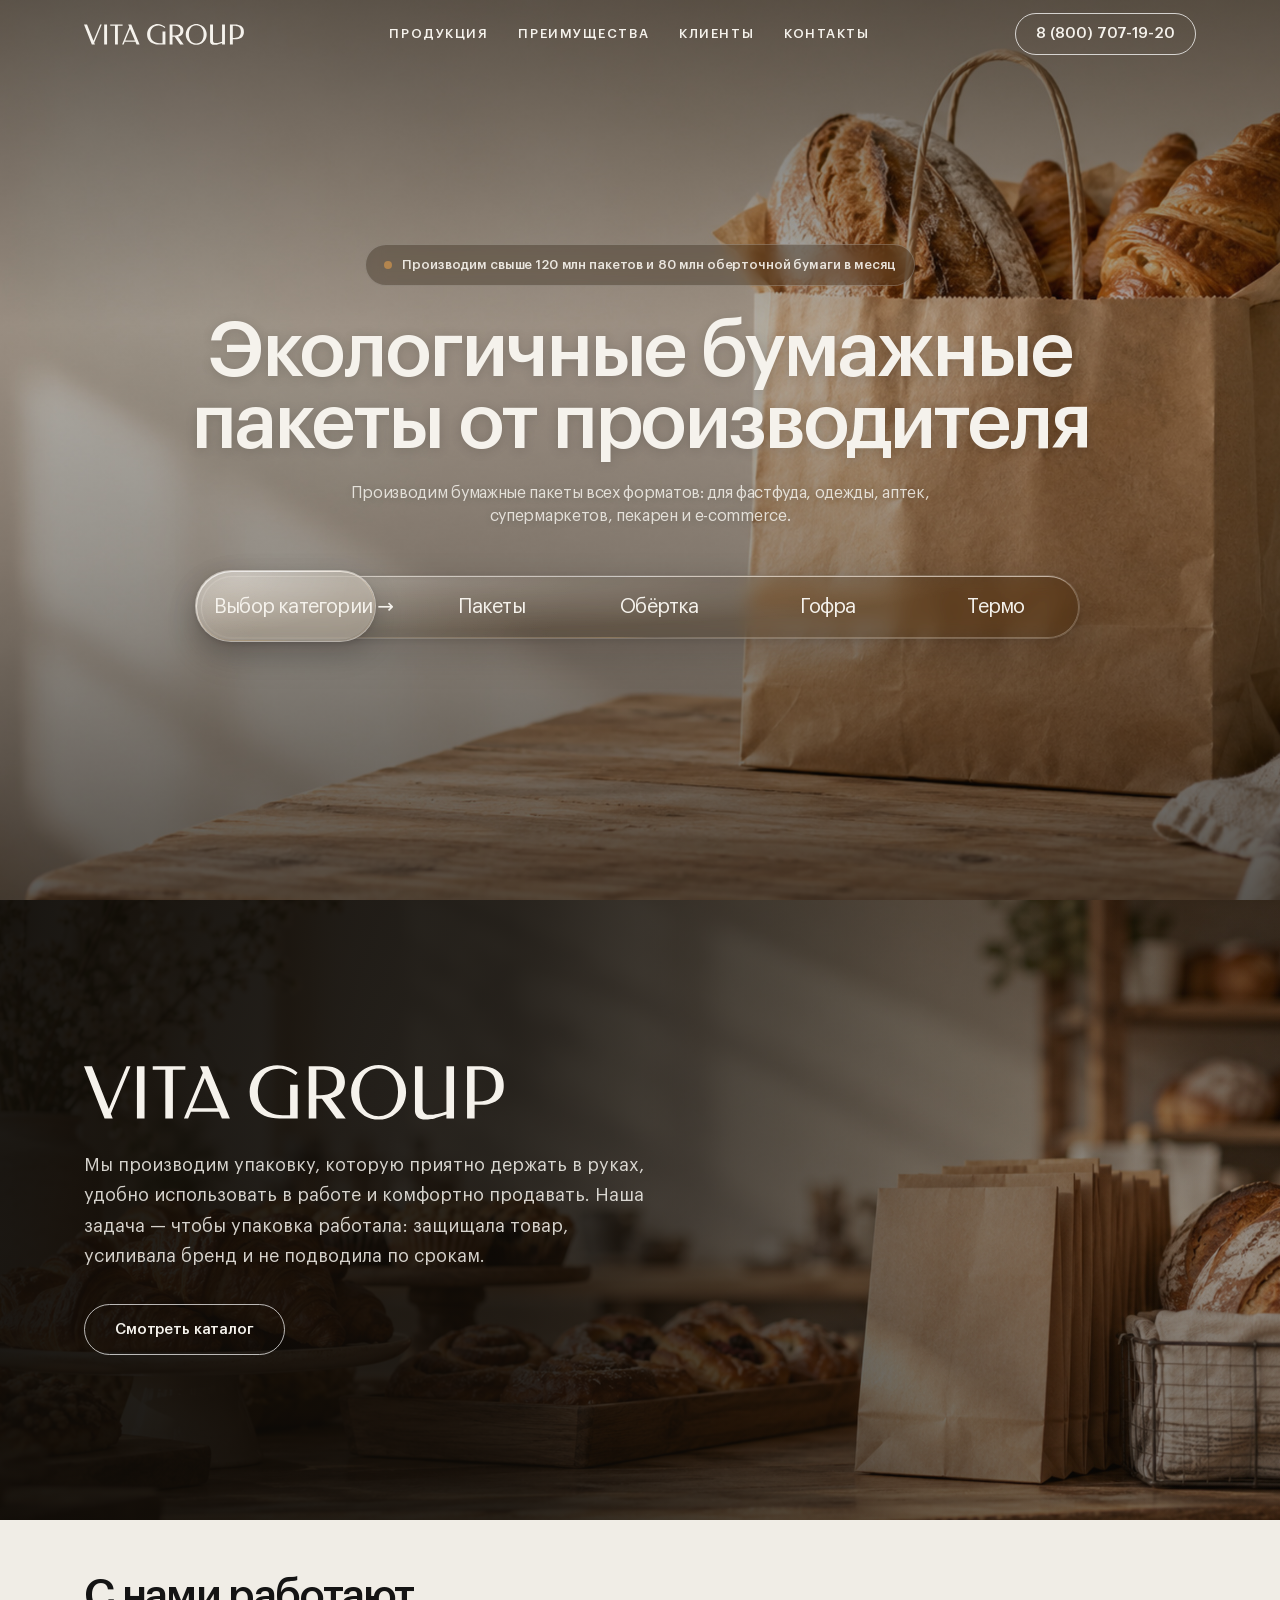
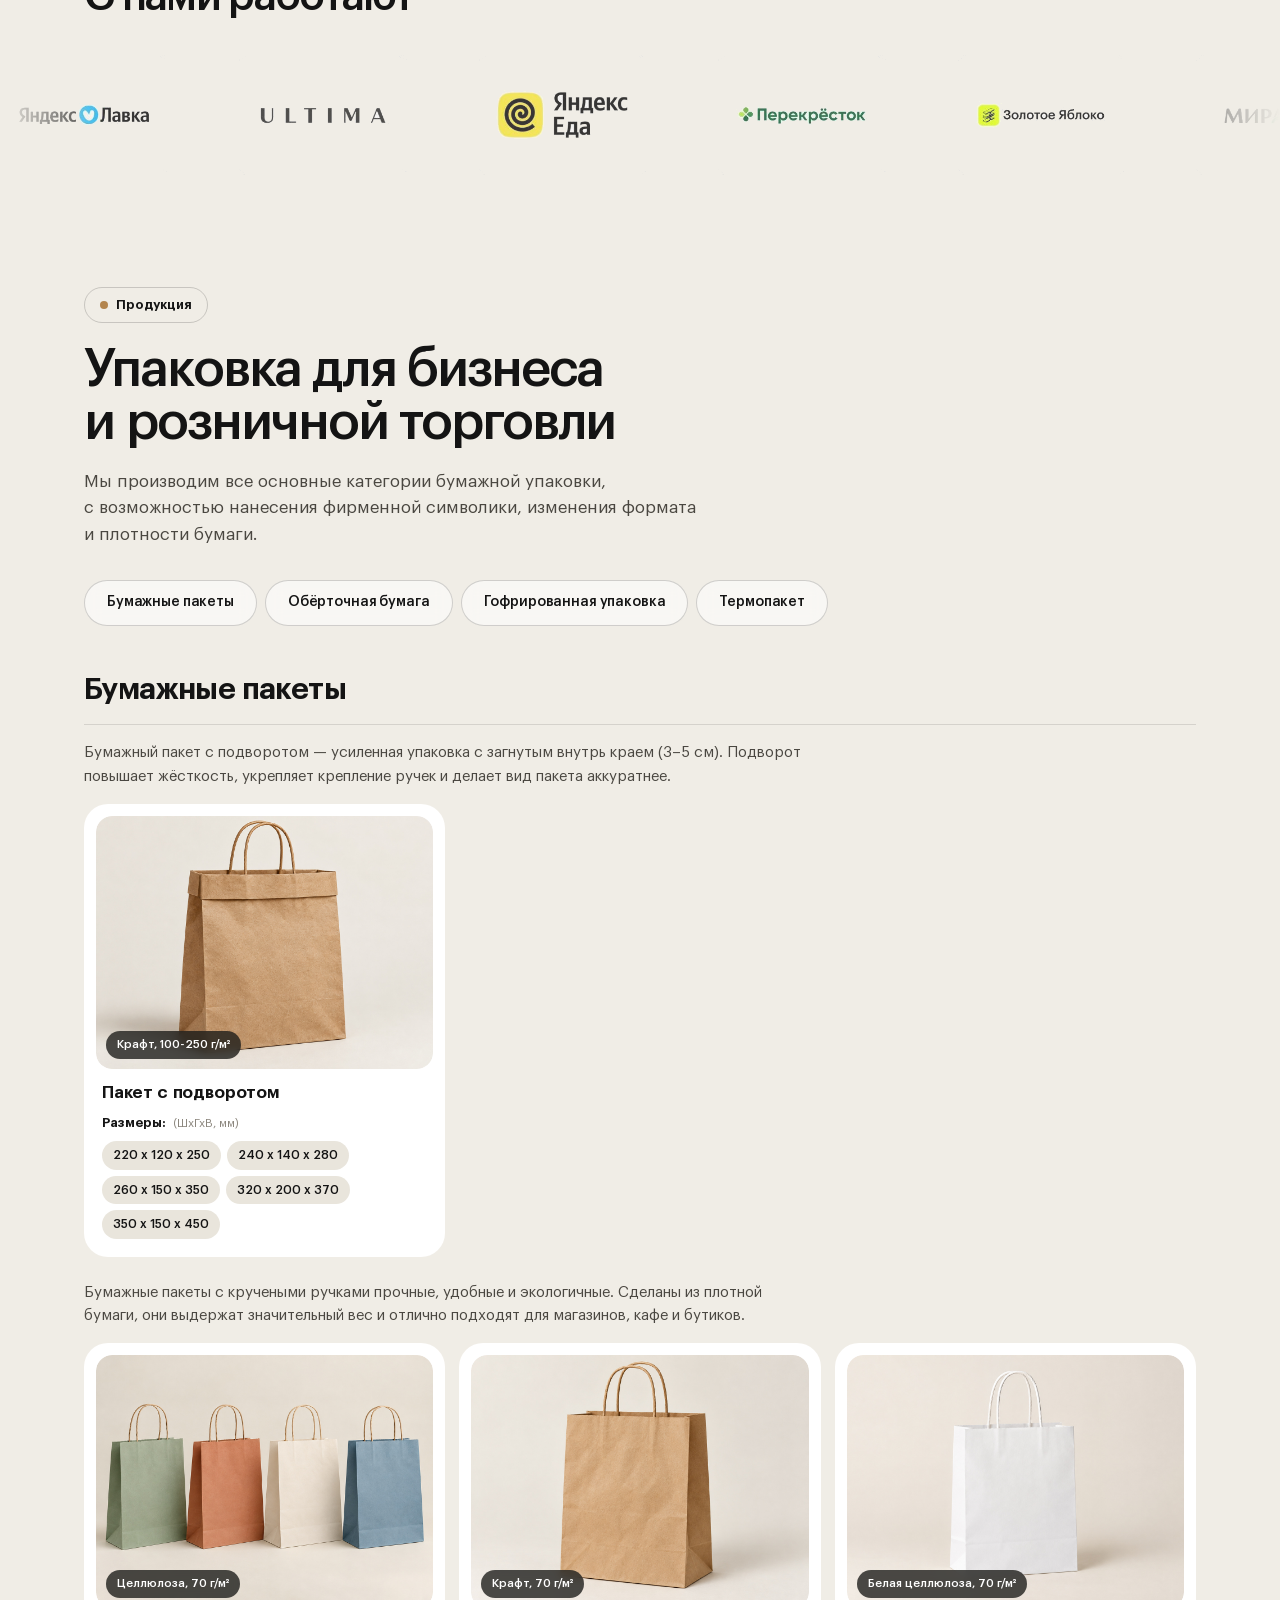
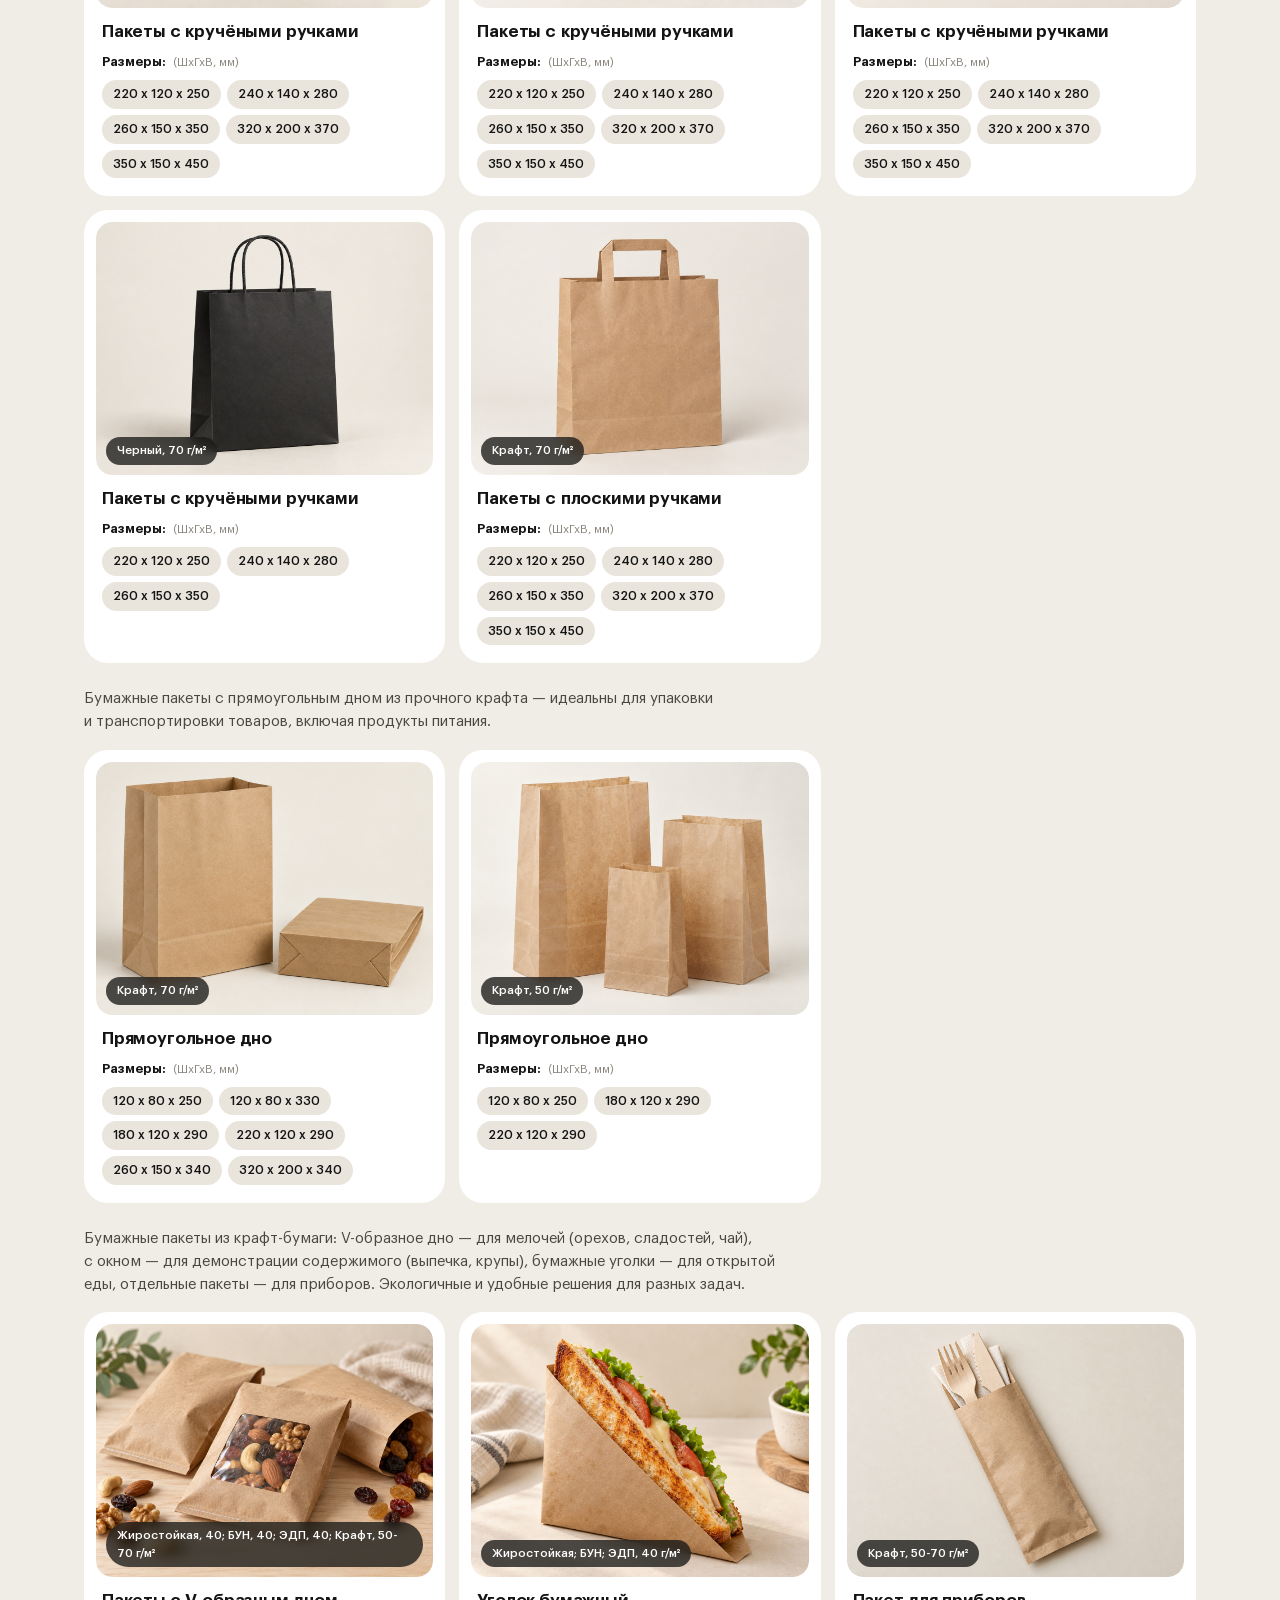
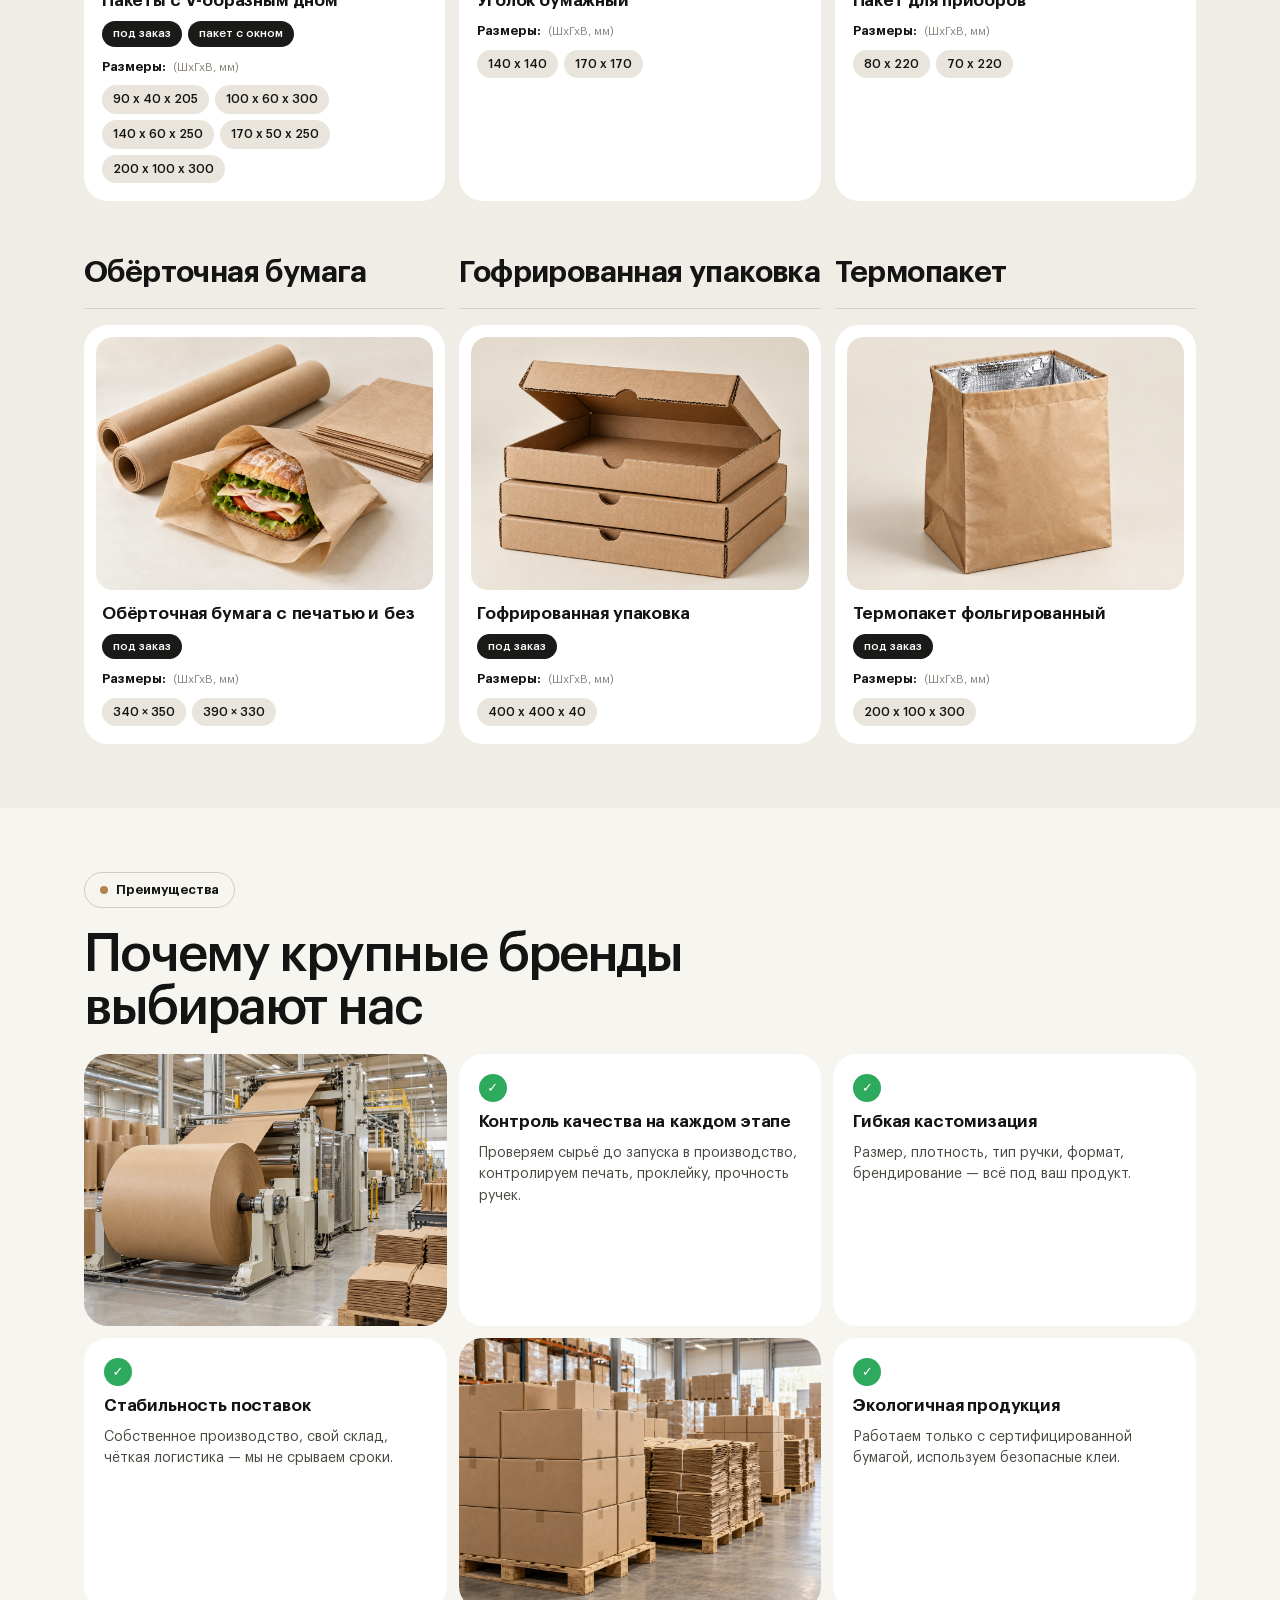
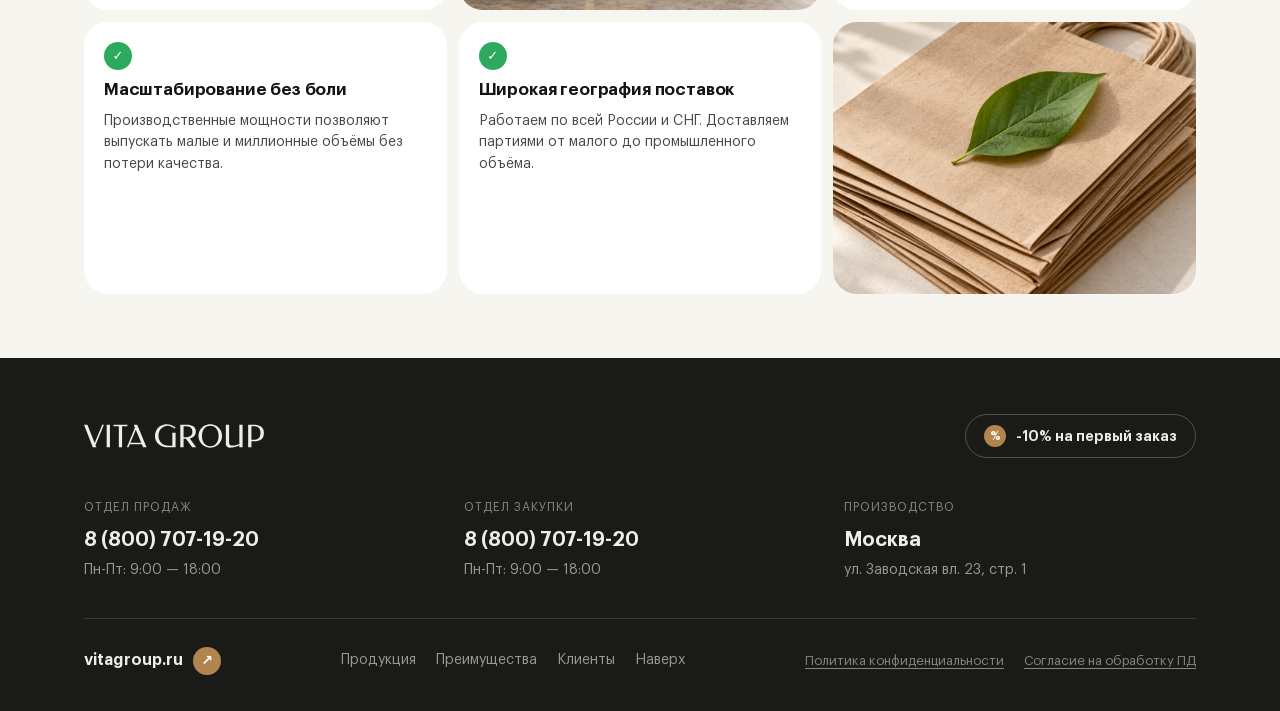
==== index.html @ d29f1a49 "Лендинг-каталог VITA GROUP для GitHub Pages Статичный одностраничный сайт из PDF-каталога: тёмная he" ====
<!DOCTYPE html>
<html lang="ru">
<head>
  <meta charset="UTF-8">
  <meta name="viewport" content="width=device-width, initial-scale=1.0">
  <title>VITA GROUP — Каталог бумажной упаковки от производителя</title>
  <meta name="description" content="Экологичные бумажные пакеты от производителя: пакеты с кручёными и плоскими ручками, обёрточная бумага, гофрированная упаковка, термопакеты. Производим свыше 120 млн пакетов в месяц.">
  <link rel="preload" href="fonts/GraphikLCG-Regular.woff2" as="font" type="font/woff2" crossorigin>
  <link rel="preload" href="fonts/GraphikLCG-Semibold.woff2" as="font" type="font/woff2" crossorigin>
  <link rel="stylesheet" href="css/style.css?v=18">
  <noscript>
    <style>
      /* Без JS шапка статична и с фоном, контроллер сцены скрыт */
      .header { position: static; background: var(--bg); color: #141414; }
      .controller, .stage__go { display: none; }
    </style>
  </noscript>
</head>
<body id="top">

  <!-- ======================= ШАПКА ======================= -->
  <header class="header" id="header">
    <div class="container header__inner">
      <a href="#top" class="logo" aria-label="VITA GROUP — на главную">
        <svg class="logo__svg" viewBox="0 0 130 17" fill="none" xmlns="http://www.w3.org/2000/svg" role="img" aria-hidden="true"><path id="logo-path" d="M0 0.402791H2.46408L7.7029 13.6078L13.1667 0.402791H14.3773L8.29213 15.1211L8.89208 16.5906H6.36372L0 0.402791ZM18.7377 16.5906H16.3807V0.402791H18.7377V16.5906ZM31.3687 0.402791V1.46965H27.5119V16.5906H25.1657V1.46965H21.2767V0.402791H31.3687ZM45.1568 16.5906H42.682L41.8035 14.4896H33.0935L32.2364 16.5906H30.9401L36.7789 2.48207L35.9218 0.402791H38.4287L45.1568 16.5906ZM33.5327 13.4228H41.3643L37.4109 4.01703L33.5327 13.4228ZM53.8131 8.29533C53.8131 9.39122 53.9881 10.3855 54.3381 11.2782C54.6952 12.1636 55.2023 12.922 55.8594 13.5534C56.5164 14.1848 57.3164 14.671 58.2592 15.0121C59.2091 15.3532 60.2732 15.5238 61.4517 15.5238H63.7979V6.10719H66.1442V16.5906H60.4876C59.6376 16.5906 58.8198 16.5145 58.0342 16.3621C57.2485 16.2096 56.5128 15.9811 55.8272 15.6762C55.1415 15.3713 54.5202 14.9904 53.9632 14.5332C53.406 14.076 52.9276 13.5389 52.5275 12.922C52.1275 12.3051 51.8169 11.612 51.5955 10.8427C51.3813 10.0734 51.274 9.2243 51.274 8.29533C51.274 7.51878 51.374 6.77489 51.5741 6.06365C51.7811 5.35242 52.0669 4.69199 52.4311 4.08235C52.8025 3.47272 53.2453 2.92114 53.7595 2.42764C54.2809 1.93413 54.8559 1.5132 55.4844 1.16483C56.1201 0.809213 56.8022 0.537056 57.5306 0.348361C58.2592 0.159665 59.0199 0.0653176 59.8126 0.0653176C61.0482 0.0653176 62.1981 0.272156 63.2623 0.685836C64.3265 1.09951 65.2693 1.6656 66.0906 2.3841L65.4907 3.18967C65.1621 2.90664 64.7979 2.64173 64.3979 2.39498C64.0051 2.14823 63.5837 1.93413 63.1338 1.75269C62.6909 1.57125 62.2302 1.42973 61.7516 1.32812C61.2732 1.22652 60.791 1.17572 60.3055 1.17572C59.2984 1.18297 58.3948 1.36804 57.5949 1.73092C56.7951 2.08654 56.113 2.58368 55.5487 3.22234C54.9916 3.85373 54.5631 4.60126 54.2631 5.46491C53.9632 6.32856 53.8131 7.27203 53.8131 8.29533ZM74.5649 0.402791C75.472 0.402791 76.254 0.486253 76.911 0.653176C77.5753 0.812841 78.136 1.02694 78.5931 1.29547C79.0573 1.564 79.4288 1.87244 79.7073 2.2208C79.9929 2.56916 80.2108 2.9284 80.3608 3.29854C80.5179 3.66867 80.6215 4.03881 80.6714 4.40894C80.7286 4.77182 80.7571 5.10929 80.7571 5.42136C80.7571 5.82052 80.693 6.26687 80.5643 6.76037C80.443 7.25389 80.218 7.73288 79.8894 8.19736C79.568 8.66185 79.1252 9.08278 78.561 9.46017C77.9967 9.83031 77.279 10.0952 76.4076 10.2549L81.0143 16.5906H78.1432L73.6435 10.4182H71.908V16.5906H69.5618V0.402791H74.5649ZM71.908 1.46965V9.34041H73.2472C74.0114 9.34041 74.7006 9.27148 75.3148 9.13358C75.9362 8.98843 76.4647 8.75982 76.9003 8.44775C77.3431 8.12841 77.6824 7.71836 77.9181 7.2176C78.1539 6.70957 78.2717 6.09631 78.2717 5.37782C78.2717 4.56497 78.1289 3.90454 77.8431 3.39652C77.5575 2.88124 77.1789 2.48207 76.7075 2.19902C76.2434 1.91598 75.7111 1.72366 75.1112 1.62205C74.5113 1.52045 73.897 1.46965 73.2686 1.46965H71.908ZM91.2027 16.9064C90.4171 16.9064 89.66 16.8048 88.9315 16.6016C88.2101 16.3983 87.5315 16.1153 86.8959 15.7525C86.2675 15.3824 85.6925 14.9397 85.1711 14.4244C84.6569 13.909 84.2141 13.3393 83.8426 12.7152C83.4712 12.0838 83.182 11.4088 82.9748 10.6903C82.7749 9.96456 82.6749 9.20979 82.6749 8.42598C82.6749 7.65667 82.7749 6.91278 82.9748 6.19428C83.182 5.4758 83.4712 4.80448 83.8426 4.18033C84.2141 3.55618 84.6569 2.98647 85.1711 2.47119C85.6925 1.95591 86.2675 1.51682 86.8959 1.15394C87.5315 0.791069 88.2101 0.508025 88.9315 0.304816C89.66 0.101605 90.4171 0 91.2027 0C91.9812 0 92.7311 0.101605 93.4524 0.304816C94.1739 0.500768 94.8488 0.783811 95.4773 1.15394C96.1058 1.51682 96.6772 1.95591 97.1915 2.47119C97.7128 2.98647 98.1556 3.55618 98.52 4.18033C98.8913 4.80448 99.177 5.4758 99.377 6.19428C99.5841 6.91278 99.6876 7.65667 99.6876 8.42598C99.6876 9.20979 99.5841 9.96456 99.377 10.6903C99.177 11.4088 98.8913 12.0838 98.52 12.7152C98.1556 13.3393 97.7128 13.909 97.1915 14.4244C96.6772 14.9397 96.1058 15.3824 95.4773 15.7525C94.8488 16.1153 94.1739 16.3983 93.4524 16.6016C92.7311 16.8048 91.9812 16.9064 91.2027 16.9064ZM91.2027 15.8504C92.174 15.8504 93.031 15.6581 93.7739 15.2734C94.5238 14.8888 95.1523 14.3626 95.6594 13.6949C96.1665 13.0272 96.5486 12.2434 96.8058 11.3435C97.0701 10.4363 97.2021 9.4638 97.2021 8.42598C97.2021 7.3954 97.0737 6.43015 96.8165 5.53023C96.5594 4.6303 96.1772 3.85011 95.6701 3.18967C95.1701 2.52924 94.5452 2.01033 93.7953 1.63295C93.0454 1.24829 92.1812 1.05597 91.2027 1.05597C90.21 1.05597 89.3385 1.24829 88.5887 1.63295C87.8459 2.01033 87.2209 2.52924 86.7138 3.18967C86.2139 3.85011 85.8354 4.6303 85.5781 5.53023C85.3283 6.43015 85.2032 7.3954 85.2032 8.42598C85.2032 9.4638 85.3318 10.4363 85.589 11.3435C85.8461 12.2434 86.2246 13.0272 86.7245 13.6949C87.2316 14.3626 87.8601 14.8888 88.6101 15.2734C89.36 15.6581 90.2242 15.8504 91.2027 15.8504ZM112.19 0.402791H114.536V16.5906H112.19V15.317L109.576 16.2096C109.219 16.3331 108.858 16.4383 108.494 16.5254C108.13 16.6125 107.776 16.6851 107.433 16.743C107.091 16.8012 106.766 16.841 106.458 16.8629C106.151 16.8919 105.88 16.9064 105.644 16.9064C105.137 16.9064 104.705 16.8483 104.348 16.7322C103.991 16.6234 103.694 16.4818 103.459 16.3076C103.223 16.1262 103.037 15.9266 102.902 15.7088C102.766 15.4912 102.662 15.2806 102.591 15.0775C102.527 14.8743 102.484 14.6893 102.462 14.5223C102.448 14.3481 102.441 14.2211 102.441 14.1412V0.402791H104.798V13.205C104.798 13.3429 104.812 13.5389 104.841 13.7929C104.869 14.0396 104.952 14.2864 105.087 14.5332C105.223 14.7727 105.434 14.9831 105.719 15.1646C106.005 15.346 106.405 15.4367 106.919 15.4367C107.341 15.4367 107.751 15.415 108.151 15.3713C108.551 15.3279 108.958 15.2625 109.373 15.1754C109.794 15.0883 110.233 14.9795 110.69 14.8488C111.147 14.711 111.647 14.5477 112.19 14.359V0.402791ZM120.911 12.3341V16.5906H118.565V0.402791H122.55C123.671 0.402791 124.632 0.500768 125.432 0.696721C126.232 0.885417 126.903 1.13943 127.446 1.45877C127.989 1.77809 128.424 2.14823 128.753 2.56916C129.081 2.98283 129.331 3.41466 129.503 3.86463C129.674 4.30734 129.785 4.75367 129.835 5.20364C129.892 5.64634 129.921 6.06003 129.921 6.44467C129.921 6.82206 129.889 7.23211 129.824 7.67482C129.767 8.11027 129.646 8.54572 129.46 8.98117C129.281 9.41662 129.024 9.83757 128.689 10.244C128.36 10.6431 127.921 10.9988 127.371 11.3108C126.828 11.6229 126.16 11.8733 125.368 12.062C124.582 12.2434 123.643 12.3341 122.55 12.3341H120.911ZM120.911 1.46965V11.2673H122.229C123.021 11.2673 123.739 11.1766 124.382 10.9951C125.025 10.8137 125.571 10.5234 126.021 10.1242C126.478 9.72507 126.828 9.21704 127.071 8.60016C127.314 7.97601 127.435 7.22122 127.435 6.33582C127.435 5.66086 127.371 5.07299 127.242 4.57223C127.121 4.06421 126.946 3.63238 126.717 3.27676C126.489 2.9139 126.214 2.61633 125.893 2.3841C125.578 2.15185 125.228 1.96679 124.843 1.82889C124.464 1.691 124.057 1.59665 123.621 1.54586C123.186 1.49505 122.736 1.46965 122.271 1.46965H120.911Z" fill="currentColor"/></svg>
      </a>
      <nav class="nav" aria-label="Основное меню">
        <a href="#products" class="nav__link">Продукция</a>
        <a href="#advantages" class="nav__link">Преимущества</a>
        <a href="#clients" class="nav__link">Клиенты</a>
        <a href="#contacts" class="nav__link">Контакты</a>
      </nav>
      <a href="tel:88007071920" class="header__phone">8 (800) 707-19-20</a>
      <button class="burger" id="burger" type="button" aria-label="Открыть меню" aria-expanded="false" aria-controls="mmenu">
        <span></span><span></span><span></span>
      </button>
    </div>
  </header>

  <!-- ================== МОБИЛЬНОЕ МЕНЮ-ОВЕРЛЕЙ ================== -->
  <div class="mmenu" id="mmenu" aria-hidden="true">
    <div class="mmenu__panel">
      <div class="mmenu__close-row">
        <button class="mmenu__close" id="mmenu-close" type="button" aria-label="Закрыть меню">✕</button>
      </div>
      <nav class="mmenu__links" aria-label="Мобильное меню">
        <a href="#products">Продукция</a>
        <a href="#advantages">Преимущества</a>
        <a href="#clients">Клиенты</a>
        <a href="#contacts">Контакты</a>
      </nav>
      <div class="mmenu__footer">
        <a href="tel:88007071920">8 (800) 707-19-20</a>
        <a href="https://vitagroup.ru" rel="noopener">vitagroup.ru</a>
      </div>
    </div>
  </div>

  <main>

    <!-- ======================= СЦЕНА =======================
         По обновлённому «промт анимация.docx» (LTX world model),
         адаптировано под наш контент: слои-фото категорий вместо
         видео с R2, крафтовая гамма вместо циана, Graphik вместо
         Manrope. Стеклянный контроллер переключает категории:
         клик прячет заголовок, меняет фото и сворачивает капсулу;
         «Сброс» возвращает базовый кадр. Клик-driven, hover
         только двигает капсулу подсветки. -->
    <section class="stage" id="hero" aria-label="Главный экран">
      <img class="stage__media is-on" src="img/hero-1.jpg" alt="Крафт-пакет с выпечкой на столе" data-layer="base">
      <img class="stage__media" src="img/bag-twisted-kraft.jpg" alt="" aria-hidden="true" data-layer="bags">
      <img class="stage__media" src="img/wrap-paper.jpg" alt="" aria-hidden="true" data-layer="wrap">
      <img class="stage__media" src="img/gofra.jpg" alt="" aria-hidden="true" data-layer="gofra">
      <img class="stage__media" src="img/termo.jpg" alt="" aria-hidden="true" data-layer="termo">
      <div class="stage__grade" aria-hidden="true"></div>
      <div class="stage__inner">
        <p class="stage__stat">
          <span class="dot" aria-hidden="true"></span>
          Производим свыше 120&nbsp;млн пакетов и&nbsp;80&nbsp;млн оберточной бумаги в&nbsp;месяц
        </p>
        <h1 class="stage__title" id="stage-title">
          <span>Экологичные</span> <span>бумажные</span> <span>пакеты</span> <span>от</span> <span>производителя</span>
        </h1>
        <p class="stage__subtitle">Производим бумажные пакеты всех форматов: для&nbsp;фастфуда, одежды, аптек, супермаркетов, пекарен и&nbsp;e-commerce.</p>
        <div class="controller" id="controller" role="group" aria-label="Выбор категории продукции">
          <div class="track glass" aria-hidden="true"></div>
          <div class="capsule glass" aria-hidden="true"></div>
          <div class="cells" id="cells">
            <div class="cell cell--label" aria-hidden="true">Выбор категории&nbsp;→</div>
            <button class="cell" type="button" data-cat="bags" data-label="Пакеты">Пакеты</button>
            <button class="cell" type="button" data-cat="wrap" data-label="Обёртка">Обёртка</button>
            <button class="cell" type="button" data-cat="gofra" data-label="Гофра">Гофра</button>
            <button class="cell" type="button" data-cat="termo" data-label="Термо">Термо</button>
          </div>
        </div>
        <a class="stage__go" id="stage-go" href="#bags">Смотреть в&nbsp;каталоге&nbsp;↓</a>
        <p class="visually-hidden" id="stage-live" aria-live="polite"></p>
      </div>
    </section>

    <!-- ======================= О КОМПАНИИ ======================= -->
    <section class="about" id="about" aria-label="О компании">
      <img class="about__bg" src="img/hero-6.jpg" alt="Витрина пекарни со свежей выпечкой и бумажными пакетами" loading="lazy">
      <div class="about__scrim" aria-hidden="true"></div>
      <div class="container about__inner">
        <h2 class="about__title">
          <span class="visually-hidden">VITA GROUP</span>
          <svg class="about__logo" viewBox="0 0 130 17" fill="none" xmlns="http://www.w3.org/2000/svg" role="img" aria-hidden="true"><use href="#logo-path"/></svg>
        </h2>
        <p class="about__text">Мы производим упаковку, которую приятно держать в&nbsp;руках, удобно использовать в&nbsp;работе и&nbsp;комфортно продавать. Наша задача&nbsp;— чтобы упаковка работала: защищала товар, усиливала бренд и&nbsp;не&nbsp;подводила по&nbsp;срокам.</p>
        <div class="about__cta">
          <a class="btn-pill btn-pill--light" href="#products">Смотреть каталог</a>
        </div>
      </div>
    </section>

    <!-- ======================= КЛИЕНТЫ (карусель) ======================= -->
    <section class="clients-strip" id="clients">
      <div class="container">
        <h2 class="clients-strip__title">С нами работают</h2>
      </div>
      <div class="marquee" aria-label="Логотипы клиентов">
        <div class="marquee__track">
          <ul class="marquee__group">
            <li><img src="img/client-yandex-lavka.png" alt="Яндекс Лавка"></li>
            <li><img src="img/client-ultima.png" alt="Ultima"></li>
            <li><img src="img/client-yandex-eda.png" alt="Яндекс Еда"></li>
            <li><img src="img/client-perekrestok.png" alt="Перекрёсток"></li>
            <li><img src="img/client-zolotoe-yabloko.png" alt="Золотое Яблоко"></li>
            <li><img src="img/client-miratorg.png" alt="Мираторг"></li>
            <li><img src="img/client-magnit.png" alt="Магнит"></li>
            <li><img src="img/client-diksi.png" alt="Дикси"></li>
            <li><img src="img/client-detmir.png" alt="Детский мир"></li>
            <li><img src="img/client-buhanka.png" alt="Буханка пекарня"></li>
            <li><img src="img/client-vkusno.png" alt="Вкусно — и точка"></li>
            <li><img src="img/client-cofix.png" alt="Cofix"></li>
          </ul>
          <ul class="marquee__group" aria-hidden="true">
            <li><img src="img/client-yandex-lavka.png" alt=""></li>
            <li><img src="img/client-ultima.png" alt=""></li>
            <li><img src="img/client-yandex-eda.png" alt=""></li>
            <li><img src="img/client-perekrestok.png" alt=""></li>
            <li><img src="img/client-zolotoe-yabloko.png" alt=""></li>
            <li><img src="img/client-miratorg.png" alt=""></li>
            <li><img src="img/client-magnit.png" alt=""></li>
            <li><img src="img/client-diksi.png" alt=""></li>
            <li><img src="img/client-detmir.png" alt=""></li>
            <li><img src="img/client-buhanka.png" alt=""></li>
            <li><img src="img/client-vkusno.png" alt=""></li>
            <li><img src="img/client-cofix.png" alt=""></li>
          </ul>
        </div>
      </div>
    </section>

    <!-- ======================= ПРОДУКЦИЯ ======================= -->
    <section class="section" id="products">
      <div class="container">
        <p class="label"><span class="dot" aria-hidden="true"></span>Продукция</p>
        <h2 class="section__title">Упаковка для бизнеса и&nbsp;розничной торговли</h2>
        <p class="section__lead">Мы производим все основные категории бумажной упаковки, с&nbsp;возможностью нанесения фирменной символики, изменения формата и&nbsp;плотности бумаги.</p>

        <nav class="tabs" aria-label="Категории продукции">
          <a href="#bags" class="tabs__item">Бумажные пакеты</a>
          <a href="#wrap" class="tabs__item">Обёрточная бумага</a>
          <a href="#gofra" class="tabs__item">Гофрированная упаковка</a>
          <a href="#termo" class="tabs__item">Термопакет</a>
        </nav>

        <!-- ————— Бумажные пакеты ————— -->
        <div id="bags" class="category">
          <h3 class="category__title">Бумажные пакеты</h3>

          <p class="category__desc">Бумажный пакет с&nbsp;подворотом&nbsp;— усиленная упаковка с&nbsp;загнутым внутрь краем (3–5&nbsp;см). Подворот повышает жёсткость, укрепляет крепление ручек и&nbsp;делает вид пакета аккуратнее.</p>

          <div class="products-grid">
            <article class="pcard">
              <figure class="pcard__media">
                <img src="img/bag-podvorot.jpg" alt="Пакет с подворотом — крафт, 100–250 г/м²" loading="lazy">
                <figcaption class="pcard__material">Крафт, 100-250 г/м²</figcaption>
              </figure>
              <h4 class="pcard__title">Пакет с&nbsp;подворотом</h4>
              <p class="pcard__sizes">Размеры: <span class="pcard__unit">(ШхГхВ, мм)</span></p>
              <ul class="chips">
                <li>220 х 120 х 250</li>
                <li>240 х 140 х 280</li>
                <li>260 х 150 х 350</li>
                <li>320 х 200 х 370</li>
                <li>350 х 150 х 450</li>
              </ul>
            </article>
          </div>

          <p class="category__desc">Бумажные пакеты с&nbsp;кручеными ручками прочные, удобные и&nbsp;экологичные. Сделаны из&nbsp;плотной бумаги, они выдержат значительный вес и&nbsp;отлично подходят для магазинов, кафе и&nbsp;бутиков.</p>

          <div class="products-grid">
            <article class="pcard">
              <figure class="pcard__media">
                <img src="img/bag-twisted-cellulose.jpg" alt="Цветные пакеты с кручёными ручками — целлюлоза, 70 г/м²" loading="lazy">
                <figcaption class="pcard__material">Целлюлоза, 70 г/м²</figcaption>
              </figure>
              <h4 class="pcard__title">Пакеты с&nbsp;кручёными ручками</h4>
              <p class="pcard__sizes">Размеры: <span class="pcard__unit">(ШхГхВ, мм)</span></p>
              <ul class="chips">
                <li>220 х 120 х 250</li>
                <li>240 х 140 х 280</li>
                <li>260 х 150 х 350</li>
                <li>320 х 200 х 370</li>
                <li>350 х 150 х 450</li>
              </ul>
            </article>

            <article class="pcard">
              <figure class="pcard__media">
                <img src="img/bag-twisted-kraft.jpg" alt="Пакет с кручёными ручками — крафт, 70 г/м²" loading="lazy">
                <figcaption class="pcard__material">Крафт, 70 г/м²</figcaption>
              </figure>
              <h4 class="pcard__title">Пакеты с&nbsp;кручёными ручками</h4>
              <p class="pcard__sizes">Размеры: <span class="pcard__unit">(ШхГхВ, мм)</span></p>
              <ul class="chips">
                <li>220 х 120 х 250</li>
                <li>240 х 140 х 280</li>
                <li>260 х 150 х 350</li>
                <li>320 х 200 х 370</li>
                <li>350 х 150 х 450</li>
              </ul>
            </article>

            <article class="pcard">
              <figure class="pcard__media">
                <img src="img/bag-twisted-white.jpg" alt="Белый пакет с кручёными ручками — белая целлюлоза, 70 г/м²" loading="lazy">
                <figcaption class="pcard__material">Белая целлюлоза, 70 г/м²</figcaption>
              </figure>
              <h4 class="pcard__title">Пакеты с&nbsp;кручёными ручками</h4>
              <p class="pcard__sizes">Размеры: <span class="pcard__unit">(ШхГхВ, мм)</span></p>
              <ul class="chips">
                <li>220 х 120 х 250</li>
                <li>240 х 140 х 280</li>
                <li>260 х 150 х 350</li>
                <li>320 х 200 х 370</li>
                <li>350 х 150 х 450</li>
              </ul>
            </article>

            <article class="pcard">
              <figure class="pcard__media">
                <img src="img/bag-twisted-black.jpg" alt="Чёрный пакет с кручёными ручками, 70 г/м²" loading="lazy">
                <figcaption class="pcard__material">Черный, 70 г/м²</figcaption>
              </figure>
              <h4 class="pcard__title">Пакеты с&nbsp;кручёными ручками</h4>
              <p class="pcard__sizes">Размеры: <span class="pcard__unit">(ШхГхВ, мм)</span></p>
              <ul class="chips">
                <li>220 х 120 х 250</li>
                <li>240 х 140 х 280</li>
                <li>260 х 150 х 350</li>
              </ul>
            </article>

            <article class="pcard">
              <figure class="pcard__media">
                <img src="img/bag-flat-kraft.jpg" alt="Пакет с плоскими ручками — крафт, 70 г/м²" loading="lazy">
                <figcaption class="pcard__material">Крафт, 70 г/м²</figcaption>
              </figure>
              <h4 class="pcard__title">Пакеты с&nbsp;плоскими ручками</h4>
              <p class="pcard__sizes">Размеры: <span class="pcard__unit">(ШхГхВ, мм)</span></p>
              <ul class="chips">
                <li>220 х 120 х 250</li>
                <li>240 х 140 х 280</li>
                <li>260 х 150 х 350</li>
                <li>320 х 200 х 370</li>
                <li>350 х 150 х 450</li>
              </ul>
            </article>
          </div>

          <p class="category__desc">Бумажные пакеты с&nbsp;прямоугольным дном из&nbsp;прочного крафта&nbsp;— идеальны для упаковки и&nbsp;транспортировки товаров, включая продукты питания.</p>

          <div class="products-grid">
            <article class="pcard">
              <figure class="pcard__media">
                <img src="img/bag-rect-kraft70.jpg" alt="Пакеты с прямоугольным дном — крафт, 70 г/м²" loading="lazy">
                <figcaption class="pcard__material">Крафт, 70 г/м²</figcaption>
              </figure>
              <h4 class="pcard__title">Прямоугольное дно</h4>
              <p class="pcard__sizes">Размеры: <span class="pcard__unit">(ШхГхВ, мм)</span></p>
              <ul class="chips">
                <li>120 х 80 х 250</li>
                <li>120 х 80 х 330</li>
                <li>180 х 120 х 290</li>
                <li>220 х 120 х 290</li>
                <li>260 х 150 х 340</li>
                <li>320 х 200 х 340</li>
              </ul>
            </article>

            <article class="pcard">
              <figure class="pcard__media">
                <img src="img/bag-rect-kraft50.jpg" alt="Пакеты с прямоугольным дном — крафт, 50 г/м²" loading="lazy">
                <figcaption class="pcard__material">Крафт, 50 г/м²</figcaption>
              </figure>
              <h4 class="pcard__title">Прямоугольное дно</h4>
              <p class="pcard__sizes">Размеры: <span class="pcard__unit">(ШхГхВ, мм)</span></p>
              <ul class="chips">
                <li>120 х 80 х 250</li>
                <li>180 х 120 х 290</li>
                <li>220 х 120 х 290</li>
              </ul>
            </article>
          </div>

          <p class="category__desc">Бумажные пакеты из&nbsp;крафт-бумаги: V-образное дно&nbsp;— для мелочей (орехов, сладостей, чай), с&nbsp;окном&nbsp;— для демонстрации содержимого (выпечка, крупы), бумажные уголки&nbsp;— для открытой еды, отдельные пакеты&nbsp;— для приборов. Экологичные и&nbsp;удобные решения для разных задач.</p>

          <div class="products-grid">
            <article class="pcard">
              <figure class="pcard__media">
                <img src="img/bag-vbottom.jpg" alt="Пакет с V-образным дном на деревянной доске" loading="lazy">
                <figcaption class="pcard__material">Жиростойкая, 40; БУН, 40; ЭДП, 40; Крафт, 50-70 г/м²</figcaption>
              </figure>
              <h4 class="pcard__title">Пакеты с&nbsp;V-образным дном</h4>
              <p class="badges">
                <span class="badge">под заказ</span>
                <span class="badge">пакет с окном</span>
              </p>
              <p class="pcard__sizes">Размеры: <span class="pcard__unit">(ШхГхВ, мм)</span></p>
              <ul class="chips">
                <li>90 х 40 х 205</li>
                <li>100 х 60 х 300</li>
                <li>140 х 60 х 250</li>
                <li>170 х 50 х 250</li>
                <li>200 х 100 х 300</li>
              </ul>
            </article>

            <article class="pcard">
              <figure class="pcard__media">
                <img src="img/ugolok.jpg" alt="Бумажный уголок с сэндвичем" loading="lazy">
                <figcaption class="pcard__material">Жиростойкая; БУН; ЭДП, 40 г/м²</figcaption>
              </figure>
              <h4 class="pcard__title">Уголок бумажный</h4>
              <p class="pcard__sizes">Размеры: <span class="pcard__unit">(ШхГхВ, мм)</span></p>
              <ul class="chips">
                <li>140 х 140</li>
                <li>170 х 170</li>
              </ul>
            </article>

            <article class="pcard">
              <figure class="pcard__media">
                <img src="img/bag-cutlery.jpg" alt="Бумажный пакет для столовых приборов" loading="lazy">
                <figcaption class="pcard__material">Крафт, 50-70 г/м²</figcaption>
              </figure>
              <h4 class="pcard__title">Пакет для приборов</h4>
              <p class="pcard__sizes">Размеры: <span class="pcard__unit">(ШхГхВ, мм)</span></p>
              <ul class="chips">
                <li>80 х 220</li>
                <li>70 х 220</li>
              </ul>
            </article>
          </div>
        </div>

        <!-- ————— Обёртка / Гофра / Термопакет — в один ряд ————— -->
        <div class="category-row">
          <div id="wrap" class="category">
            <h3 class="category__title">Обёрточная бумага</h3>
            <div class="products-grid">
              <article class="pcard">
                <figure class="pcard__media">
                  <img src="img/wrap-paper.jpg" alt="Обёрточная бумага с печатью" loading="lazy">
                </figure>
                <h4 class="pcard__title">Обёрточная бумага с&nbsp;печатью и&nbsp;без</h4>
                <p class="badges"><span class="badge">под заказ</span></p>
                <p class="pcard__sizes">Размеры: <span class="pcard__unit">(ШхГхВ, мм)</span></p>
                <ul class="chips">
                  <li>340 × 350</li>
                  <li>390 × 330</li>
                </ul>
              </article>
            </div>
          </div>

          <div id="gofra" class="category">
            <h3 class="category__title">Гофрированная упаковка</h3>
            <div class="products-grid">
              <article class="pcard">
                <figure class="pcard__media">
                  <img src="img/gofra.jpg" alt="Гофрированные коробки для пиццы" loading="lazy">
                </figure>
                <h4 class="pcard__title">Гофрированная упаковка</h4>
                <p class="badges"><span class="badge">под заказ</span></p>
                <p class="pcard__sizes">Размеры: <span class="pcard__unit">(ШхГхВ, мм)</span></p>
                <ul class="chips">
                  <li>400 x 400 x 40</li>
                </ul>
              </article>
            </div>
          </div>

          <div id="termo" class="category">
            <h3 class="category__title">Термопакет</h3>
            <div class="products-grid">
              <article class="pcard">
                <figure class="pcard__media">
                  <img src="img/termo.jpg" alt="Фольгированный термопакет с пиццей" loading="lazy">
                </figure>
                <h4 class="pcard__title">Термопакет фольгированный</h4>
                <p class="badges"><span class="badge">под заказ</span></p>
                <p class="pcard__sizes">Размеры: <span class="pcard__unit">(ШхГхВ, мм)</span></p>
                <ul class="chips">
                  <li>200 x 100 x 300</li>
                </ul>
              </article>
            </div>
          </div>
        </div>

      </div>
    </section>

    <!-- ======================= ПРЕИМУЩЕСТВА ======================= -->
    <section class="section section--white" id="advantages">
      <div class="container">
        <p class="label"><span class="dot" aria-hidden="true"></span>Преимущества</p>
        <h2 class="section__title">Почему крупные бренды выбирают нас</h2>

        <div class="adv-grid">
          <figure class="adv-photo">
            <img src="img/adv-quality.jpg" alt="Производственное помещение VITA GROUP" loading="lazy">
          </figure>
          <article class="adv-card">
            <span class="adv-card__check" aria-hidden="true">✓</span>
            <h3>Контроль качества на&nbsp;каждом этапе</h3>
            <p>Проверяем сырьё до&nbsp;запуска в&nbsp;производство, контролируем печать, проклейку, прочность ручек.</p>
          </article>
          <article class="adv-card">
            <span class="adv-card__check" aria-hidden="true">✓</span>
            <h3>Гибкая кастомизация</h3>
            <p>Размер, плотность, тип ручки, формат, брендирование&nbsp;— всё под ваш продукт.</p>
          </article>
          <article class="adv-card">
            <span class="adv-card__check" aria-hidden="true">✓</span>
            <h3>Стабильность поставок</h3>
            <p>Собственное производство, свой склад, чёткая логистика&nbsp;— мы не&nbsp;срываем сроки.</p>
          </article>
          <figure class="adv-photo">
            <img src="img/adv-geo.jpg" alt="Карта географии поставок" loading="lazy">
          </figure>
          <article class="adv-card">
            <span class="adv-card__check" aria-hidden="true">✓</span>
            <h3>Экологичная продукция</h3>
            <p>Работаем только с&nbsp;сертифицированной бумагой, используем безопасные клеи.</p>
          </article>
          <article class="adv-card">
            <span class="adv-card__check" aria-hidden="true">✓</span>
            <h3>Масштабирование без боли</h3>
            <p>Производственные мощности позволяют выпускать малые и&nbsp;миллионные объёмы без потери качества.</p>
          </article>
          <article class="adv-card">
            <span class="adv-card__check" aria-hidden="true">✓</span>
            <h3>Широкая география поставок</h3>
            <p>Работаем по&nbsp;всей России и&nbsp;СНГ. Доставляем партиями от&nbsp;малого до&nbsp;промышленного объёма.</p>
          </article>
          <figure class="adv-photo">
            <img src="img/adv-eco.jpg" alt="Экологичная крафт-упаковка" loading="lazy">
          </figure>
        </div>
      </div>
    </section>

  </main>

  <!-- ======================= ПОДВАЛ ======================= -->
  <footer class="footer" id="contacts">
    <div class="container">
      <div class="footer__top">
        <a href="#top" class="logo logo--footer" aria-label="VITA GROUP — наверх">
          <svg class="logo__svg logo__svg--footer" viewBox="0 0 130 17" fill="none" xmlns="http://www.w3.org/2000/svg" role="img" aria-hidden="true"><use href="#logo-path"/></svg>
        </a>
        <span class="footer__promo"><span class="footer__promo-icon" aria-hidden="true">%</span>-10% на первый заказ</span>
      </div>
      <div class="footer__cols">
        <div class="footer__col">
          <p class="footer__col-label">Отдел продаж</p>
          <a href="tel:88007071920" class="footer__phone">8 (800) 707-19-20</a>
          <p class="footer__hours">Пн-Пт: 9:00 — 18:00</p>
        </div>
        <div class="footer__col">
          <p class="footer__col-label">Отдел закупки</p>
          <a href="tel:88007071920" class="footer__phone">8 (800) 707-19-20</a>
          <p class="footer__hours">Пн-Пт: 9:00 — 18:00</p>
        </div>
        <div class="footer__col">
          <p class="footer__col-label">Производство</p>
          <p class="footer__address">Москва</p>
          <p class="footer__hours">ул. Заводская вл. 23, стр. 1</p>
        </div>
      </div>
      <div class="footer__bottom">
        <a href="https://vitagroup.ru" class="footer__site" rel="noopener">vitagroup.ru<span class="footer__site-arrow" aria-hidden="true">↗</span></a>
        <nav class="footer__nav" aria-label="Меню в подвале">
          <a href="#products">Продукция</a>
          <a href="#advantages">Преимущества</a>
          <a href="#clients">Клиенты</a>
          <a href="#top">Наверх</a>
        </nav>
        <div class="footer__legal">
          <a href="privacy.html">Политика конфиденциальности</a>
          <a href="consent.html">Согласие на обработку ПД</a>
        </div>
      </div>
    </div>
  </footer>

  <script>
    // Мобильное меню, фон шапки, стеклянный контроллер сцены
    // (по «промт анимация.docx», LTX world model — адаптация:
    // фото-слои вместо видео, поэтому seam-safe плеер не нужен)
    // и блюр-появление заголовков. Позиция скролла опрашивается
    // таймером: событие scroll в некоторых webview не срабатывает.
    (function () {
      var header = document.getElementById('header');

      /* ================= Мобильное меню-оверлей ================= */
      var mmenu = document.getElementById('mmenu');
      var burger = document.getElementById('burger');
      function menuSet(open) {
        mmenu.classList.toggle('is-open', open);
        mmenu.setAttribute('aria-hidden', String(!open));
        burger.setAttribute('aria-expanded', String(open));
        document.body.classList.toggle('menu-open', open);
      }
      burger.addEventListener('click', function () { menuSet(true); });
      document.getElementById('mmenu-close').addEventListener('click', function () { menuSet(false); });
      mmenu.querySelectorAll('.mmenu__links a').forEach(function (a) {
        a.addEventListener('click', function () { menuSet(false); });
      });
      document.addEventListener('keydown', function (e) {
        if (e.key === 'Escape' && mmenu.classList.contains('is-open')) menuSet(false);
      });

      /* ============ Блюр-появление заголовков секций ============
         Опрос позиции в общем таймере вместо IntersectionObserver
         (IO в webview предпросмотра не срабатывает). */
      var reveals = [];
      document.querySelectorAll('.section__title, .clients-strip__title, .about__title').forEach(function (el) {
        el.classList.add('rv');
        reveals.push(el);
      });

      /* ================= Общий таймер: шапка + reveal ================= */
      function tick() {
        header.classList.toggle('is-solid', window.scrollY > 40);
        var vh = window.innerHeight;
        for (var i = reveals.length - 1; i >= 0; i--) {
          if (reveals[i].getBoundingClientRect().top < vh * 0.88) {
            reveals[i].classList.add('rv-in');
            reveals.splice(i, 1);
          }
        }
        setTimeout(tick, 200);
      }
      tick();

      /* ============== Стеклянный контроллер категорий ==============
         base -> forward(категория) -> selected -> Сброс -> base.
         Из выбранного состояния другая категория недоступна —
         сначала Сброс (ветка-к-ветке запрещена промтом). */
      var stage = document.getElementById('hero');
      var controller = document.getElementById('controller');
      var cellsEl = document.getElementById('cells');
      var goLink = document.getElementById('stage-go');
      var live = document.getElementById('stage-live');
      var buttons = Array.prototype.slice.call(cellsEl.querySelectorAll('button.cell'));
      var labelCell = cellsEl.querySelector('.cell--label');
      var layers = {};
      document.querySelectorAll('.stage__media').forEach(function (m) {
        layers[m.getAttribute('data-layer')] = m;
      });
      var catNames = { bags: 'Бумажные пакеты', wrap: 'Обёрточная бумага', gofra: 'Гофрированная упаковка', termo: 'Термопакет' };
      var state = 'base';
      var lock = false;

      /* Позиции капсулы: 0 — подпись, 1–4 — кнопки (краевые с выносом 5px) */
      var POS = [
        ['-5px', 'calc(20% + 5px)'],
        ['20%', '20%'], ['40%', '20%'], ['60%', '20%'],
        ['80%', 'calc(20% + 5px)']
      ];
      function capTo(i) {
        controller.style.setProperty('--cap-left', POS[i][0]);
        controller.style.setProperty('--cap-width', POS[i][1]);
        controller.classList.toggle('is-hot', i > 0);
      }
      buttons.forEach(function (b, i) {
        b.addEventListener('pointerenter', function () { if (state === 'base' && !lock) capTo(i + 1); });
        b.addEventListener('focus', function () { if (state === 'base' && !lock) capTo(i + 1); });
        b.addEventListener('blur', function () {
          if (state === 'base' && !cellsEl.contains(document.activeElement)) capTo(0);
        });
      });
      cellsEl.addEventListener('pointerleave', function () {
        if (state !== 'base' || lock) return;
        /* Курсор ушёл: капсула — к сфокусированной кнопке или к подписи */
        var idx = buttons.indexOf(document.activeElement);
        capTo(idx >= 0 ? idx + 1 : 0);
      });
      /* Подсветка стекла следует за курсором — только custom properties */
      controller.addEventListener('pointermove', function (e) {
        var r = controller.getBoundingClientRect();
        controller.style.setProperty('--glass-x', ((e.clientX - r.left) / r.width * 100).toFixed(1) + '%');
        controller.style.setProperty('--glass-y', ((e.clientY - r.top) / r.height * 100).toFixed(1) + '%');
      });

      function choose(btn) {
        var cat = btn.getAttribute('data-cat');
        state = cat;
        lock = true;
        controller.classList.add('collapsed');
        /* Выбранная подпись едет в центр капсулы (по реальным rect) */
        var cr = controller.getBoundingClientRect();
        var br = btn.getBoundingClientRect();
        var dx = (cr.left + cr.width / 2) - (br.left + br.width / 2);
        var dy = (cr.top + cr.height / 2) - (br.top + br.height / 2);
        btn.style.transform = 'translate(' + dx.toFixed(1) + 'px,' + dy.toFixed(1) + 'px)';
        labelCell.classList.add('is-away');
        buttons.forEach(function (b) {
          if (b !== btn) {
            b.classList.add('is-away');
            b.disabled = true;
            b.setAttribute('aria-hidden', 'true');
            b.setAttribute('tabindex', '-1');
          }
        });
        stage.classList.add('title-hidden');
        layers[cat].classList.add('is-on');
        goLink.href = '#' + cat;
        setTimeout(function () { goLink.classList.add('is-show'); }, 500);
        setTimeout(function () {
          btn.textContent = 'Сброс';
          btn.classList.add('is-reset');
          btn.setAttribute('aria-label', 'Сбросить выбор категории');
          lock = false;
        }, 700);
        live.textContent = 'Выбрана категория: ' + catNames[cat];
      }

      function reset(btn) {
        state = 'base';
        lock = true;
        controller.classList.remove('collapsed');
        btn.classList.remove('is-reset');
        btn.textContent = btn.getAttribute('data-label');
        btn.removeAttribute('aria-label');
        btn.style.transform = '';
        goLink.classList.remove('is-show');
        stage.classList.remove('title-hidden');
        Object.keys(layers).forEach(function (k) {
          if (k !== 'base') layers[k].classList.remove('is-on');
        });
        setTimeout(function () {
          labelCell.classList.remove('is-away');
          buttons.forEach(function (b) {
            b.classList.remove('is-away');
            b.disabled = false;
            b.removeAttribute('aria-hidden');
            b.removeAttribute('tabindex');
          });
          lock = false;
        }, 820);
        live.textContent = 'Возврат к общему виду';
      }

      buttons.forEach(function (b) {
        b.addEventListener('click', function () {
          if (lock) return;
          if (state === 'base') choose(b);
          else if (b.classList.contains('is-reset')) reset(b);
        });
      });
    })();
  </script>
</body>
</html>
---- css/style.css ----
/* ============================================================
   VITA GROUP — каталог продукции (лендинг)
   Палитра и контент воспроизводят PDF-каталог: бежевый фон,
   чёрная типографика, крафтовый песочно-коричневый акцент.
   Шрифт: Graphik LCG — фирменный шрифт vitagroup.ru.
   Стиль — по обновлённому «промт анимация.docx» (LTX world
   model), адаптирован: тёмная кинематографичная сцена-hero
   с фото-слоями категорий вместо видео с R2, крафтовая гамма
   вместо циана, Graphik вместо Manrope. Приёмы промта красной
   нитью: стеклянный контроллер (glass-материал по спецификации,
   капсула-подсветка, хореография сворачивания), плотная
   типографика (letter-spacing -0.04em), пилюльные кнопки
   в духе «Try now», блюр-появление заголовков со stagger,
   easing-токены --retake-ease / --retake-slow-ease.
   ============================================================ */

@font-face {
  font-family: "GraphikLCG";
  font-style: normal;
  font-weight: 400;
  src: url("../fonts/GraphikLCG-Regular.woff2") format("woff2");
  font-display: swap;
}

@font-face {
  font-family: "GraphikLCG";
  font-style: normal;
  font-weight: 500;
  src: url("../fonts/GraphikLCG-Medium.woff2") format("woff2");
  font-display: swap;
}

@font-face {
  font-family: "GraphikLCG";
  font-style: normal;
  font-weight: 600;
  src: url("../fonts/GraphikLCG-Semibold.woff2") format("woff2");
  font-display: swap;
}

:root {
  --bg: #f0ede6;
  --bg-card: #ffffff;
  --bg-chip: #e9e5dc;
  --ink: #141414;
  --ink-soft: #4a4741;
  --ink-mute: #8a857c;
  --accent: #b3854e;        /* крафтовый песочно-коричневый */
  --accent-deep: #96703f;
  --dark: #1a1a18;
  --stage-bg: #0f0d0a;      /* тёплый почти чёрный фон сцены */
  --stage-ink: #f5f2ec;
  --radius-lg: 24px;
  --radius-md: 16px;
  --radius-pill: 999px;
  --ease-out-expo: cubic-bezier(0.16, 1, 0.3, 1);
  /* Easing-токены промта */
  --retake-ease: cubic-bezier(0.22, 1, 0.36, 1);
  --retake-slow-ease: cubic-bezier(0.65, 0, 0.35, 1);
  --font-body: "GraphikLCG", system-ui, -apple-system, Arial, sans-serif;
}

* { margin: 0; padding: 0; box-sizing: border-box; }

html { scroll-behavior: smooth; }

body {
  font-family: var(--font-body);
  background: var(--bg);
  color: var(--ink);
  line-height: 1.55;
  font-size: 17px;
  overflow-x: hidden;
  -webkit-font-smoothing: antialiased;
}

::selection { background: rgba(179, 133, 78, 0.3); }

:focus-visible { outline: 2px solid currentColor; outline-offset: 3px; }

.visually-hidden {
  position: absolute;
  width: 1px;
  height: 1px;
  overflow: hidden;
  clip: rect(0 0 0 0);
  white-space: nowrap;
}

body.menu-open { overflow: hidden; }

img { display: block; max-width: 100%; }

.container {
  max-width: 1160px;
  margin: 0 auto;
  padding: 0 24px;
}

section[id], footer[id], div[id] {
  scroll-margin-top: 84px;
}

/* ============================= ШАПКА =============================
   Fixed поверх тёмной сцены — по умолчанию светлый текст.
   После начала скролла получает бежевый фон (.is-solid). */

.header {
  position: fixed;
  top: 0;
  left: 0;
  right: 0;
  z-index: 50;
  color: var(--stage-ink);
  transition: color 0.5s, background 0.4s, box-shadow 0.4s;
}

.header.is-solid {
  color: var(--ink);
  background: rgba(240, 237, 230, 0.92);
  backdrop-filter: blur(10px);
  -webkit-backdrop-filter: blur(10px);
  box-shadow: 0 1px 0 rgba(20, 20, 20, 0.08);
}

.header__inner {
  display: flex;
  align-items: center;
  justify-content: space-between;
  gap: 24px;
  height: 68px;
}

.logo {
  display: inline-flex;
  align-items: center;
  color: inherit;
  text-decoration: none;
}

.logo__svg {
  width: 160px;
  height: 21px;
  display: block;
}

.nav { display: flex; gap: 2px; }

.nav__link {
  color: inherit;
  text-decoration: none;
  font-size: 13px;
  font-weight: 500;
  text-transform: uppercase;
  letter-spacing: 0.12em;
  padding: 8px 14px;
  border-radius: var(--radius-pill);
  transition: opacity 0.2s;
}

.nav__link:hover { opacity: 0.7; }

/* Телефон — пилюля в духе «Try now» из промта:
   прозрачная, тонкая обводка, по hover заливается */
.header__phone {
  color: inherit;
  text-decoration: none;
  font-weight: 500;
  font-size: 15px;
  white-space: nowrap;
  padding: 8px 20px;
  border-radius: var(--radius-pill);
  border: 1px solid rgba(255, 255, 255, 0.75);
  transition: color 0.3s, background 0.3s, border-color 0.3s;
}

.header__phone:hover {
  background: var(--stage-ink);
  border-color: var(--stage-ink);
  color: var(--stage-bg);
}

.header.is-solid .header__phone { border-color: rgba(20, 20, 20, 0.55); }

.header.is-solid .header__phone:hover {
  background: var(--ink);
  border-color: var(--ink);
  color: var(--bg);
}

/* Входная анимация навбара: после 200ms ссылки по одной,
   translateY(-12px) -> 0, 0.6s, задержка i*80+100ms */

@keyframes nav-in {
  from { opacity: 0; transform: translateY(-12px); }
  to { opacity: 1; transform: translateY(0); }
}

.logo,
.nav__link,
.header__phone,
.burger {
  opacity: 0;
  animation: nav-in 0.6s var(--ease-out-expo) forwards;
}

.logo   { animation-delay: 0.3s; }
.burger { animation-delay: 0.3s; }
.nav__link:nth-child(1) { animation-delay: 0.38s; }
.nav__link:nth-child(2) { animation-delay: 0.46s; }
.nav__link:nth-child(3) { animation-delay: 0.54s; }
.nav__link:nth-child(4) { animation-delay: 0.62s; }
.header__phone { animation-delay: 0.7s; }

/* Гамбургер: 3 бара 24/24/16 x 2, gap 5, цвет наследует шапку */

.burger {
  display: none;
  flex-direction: column;
  gap: 5px;
  background: none;
  border: 0;
  padding: 8px;
  cursor: pointer;
  color: inherit;
}

.burger span {
  display: block;
  width: 24px;
  height: 2px;
  background: currentColor;
  transition: background 0.5s;
}

.burger span:nth-child(3) { width: 16px; }

/* ================== МОБИЛЬНОЕ МЕНЮ-ОВЕРЛЕЙ ==================
   fixed inset-0, фон тёмный, слайды-ссылки со stagger i*60ms */

.mmenu {
  position: fixed;
  inset: 0;
  z-index: 100;
  background: var(--dark);
  color: #f0ede6;
  display: flex;
  flex-direction: column;
  opacity: 0;
  visibility: hidden;
  transition: opacity 0.5s cubic-bezier(0.4, 0, 0.2, 1),
              visibility 0.5s cubic-bezier(0.4, 0, 0.2, 1);
}

.mmenu.is-open { opacity: 1; visibility: visible; }

.mmenu__panel {
  display: flex;
  flex-direction: column;
  flex: 1;
  transform: translateY(-32px);
  transition: transform 0.5s cubic-bezier(0.4, 0, 0.2, 1);
}

.mmenu.is-open .mmenu__panel { transform: translateY(0); }

.mmenu__close-row {
  display: flex;
  justify-content: flex-end;
  padding: 24px 24px 0;
}

.mmenu__close {
  width: 40px;
  height: 40px;
  border-radius: 50%;
  border: 1px solid rgba(255, 255, 255, 0.3);
  background: none;
  color: #fff;
  font-size: 18px;
  line-height: 1;
  cursor: pointer;
  transition: border-color 0.2s;
}

.mmenu__close:hover { border-color: #fff; }

.mmenu__links {
  flex: 1;
  display: flex;
  flex-direction: column;
  justify-content: center;
  padding: 0 32px;
}

.mmenu__links a {
  color: rgba(240, 237, 230, 0.6);
  text-decoration: none;
  text-transform: uppercase;
  letter-spacing: 0.04em;
  font-weight: 400;
  font-size: clamp(24px, 6vw, 30px);
  padding: 12px 0;
  opacity: 0;
  transform: translateY(20px);
  transition: color 0.2s,
              opacity 0.5s var(--ease-out-expo),
              transform 0.5s var(--ease-out-expo);
}

.mmenu.is-open .mmenu__links a {
  opacity: 1;
  transform: translateY(0);
}

.mmenu__links a:nth-child(1) { transition-delay: 0s, 0.06s, 0.06s; }
.mmenu__links a:nth-child(2) { transition-delay: 0s, 0.12s, 0.12s; }
.mmenu__links a:nth-child(3) { transition-delay: 0s, 0.18s, 0.18s; }
.mmenu__links a:nth-child(4) { transition-delay: 0s, 0.24s, 0.24s; }

.mmenu__links a:hover,
.mmenu__links a.is-active { color: #fff; }

.mmenu__footer {
  display: flex;
  gap: 28px;
  padding: 0 32px 40px;
  font-size: 12px;
  text-transform: uppercase;
  letter-spacing: 0.2em;
}

.mmenu__footer a {
  color: rgba(240, 237, 230, 0.6);
  text-decoration: none;
}

.mmenu__footer a:hover { color: #fff; }

/* ======================= СЦЕНА (HERO) =======================
   Адаптация промта LTX: полноэкранная тёмная сцена, фото-слои
   категорий вместо восьми видео (атомарный подменяющий слой
   поверх базового), центрированный заголовок с блюр-появлением
   слов, стеклянный контроллер. Слои и копирайт не перехватывают
   клики; тёмный градиент — адаптация для читаемости белого
   текста на наших светлых фото. */

.stage {
  position: relative;
  isolation: isolate;
  min-height: 100vh;
  min-height: 100dvh;
  overflow: hidden;
  background: var(--stage-bg);
  color: var(--stage-ink);
  display: flex;
  align-items: center;
  justify-content: center;
}

.stage__media {
  position: absolute;
  inset: 0;
  width: 100%;
  height: 100%;
  object-fit: cover;
  object-position: center;
  z-index: 0;
  pointer-events: none;
  opacity: 0;
  transition: opacity 0.7s var(--retake-ease);
}

.stage__media.is-on { opacity: 1; }

.stage__grade {
  position: absolute;
  inset: 0;
  z-index: 1;
  pointer-events: none;
  background: linear-gradient(180deg,
              rgba(12, 9, 5, 0.62) 0%,
              rgba(12, 9, 5, 0.32) 36%,
              rgba(12, 9, 5, 0.42) 62%,
              rgba(12, 9, 5, 0.68) 100%);
}

.stage__inner {
  position: relative;
  z-index: 10;
  width: min(960px, calc(100vw - 48px));
  padding: 118px 0 56px;
  display: flex;
  flex-direction: column;
  align-items: center;
  text-align: center;
}

/* Бейдж-статистика — маленькое стекло */
.stage__stat {
  display: inline-flex;
  align-items: center;
  gap: 10px;
  font-size: 13px;
  font-weight: 500;
  letter-spacing: -0.01em;
  padding: 10px 18px;
  border-radius: var(--radius-pill);
  color: rgba(245, 242, 236, 0.92);
  background: rgb(43 33 20 / 0.35);
  border: 1px solid rgb(255 255 255 / 0.22);
  backdrop-filter: blur(9px) saturate(120%);
  -webkit-backdrop-filter: blur(9px) saturate(120%);
  margin-bottom: 30px;
}

.dot {
  width: 8px;
  height: 8px;
  border-radius: 50%;
  background: var(--accent);
  flex-shrink: 0;
}

/* Заголовок: плотная типографика промта, слова прячутся
   с блюром и stagger 0/90/180/270/360ms при выборе категории */
.stage__title {
  font-size: min(clamp(40px, 6vw, 84px), 10.5vh);
  font-weight: 500;
  line-height: 0.94;
  letter-spacing: -0.04em;
  max-width: min(901px, calc(100vw - 48px));
  text-shadow: 0 2px 12px rgb(0 0 0 / 0.14);
}

.stage__title span {
  display: inline-block;
  transition: opacity 0.9s var(--retake-ease),
              filter 0.9s var(--retake-ease),
              transform 0.9s var(--retake-ease);
}

.stage__title span:nth-child(2) { transition-delay: 0.09s; }
.stage__title span:nth-child(3) { transition-delay: 0.18s; }
.stage__title span:nth-child(4) { transition-delay: 0.27s; }
.stage__title span:nth-child(5) { transition-delay: 0.36s; }

.stage.title-hidden .stage__title span {
  opacity: 0;
  filter: blur(12px);
  transform: translateY(-10px);
}

.stage__subtitle {
  margin-top: 22px;
  max-width: 640px;
  font-size: clamp(14px, 1.25vw, 18px);
  line-height: 1.4;
  letter-spacing: -0.02em;
  color: rgba(245, 242, 236, 0.85);
  text-shadow: 0 1px 8px rgb(0 0 0 / 0.16);
}

/* ================== СТЕКЛЯННЫЙ КОНТРОЛЛЕР ==================
   Пять равных колонок: подпись + 4 категории. Капсула ездит
   по hover/фокусу (положение только через custom properties),
   клик сворачивает бар в одну капсулу по центру. */

.controller {
  position: relative;
  width: min(880px, 100%);
  height: 72px;
  margin-top: 44px;
  z-index: 20;
}

/* Общий glass-материал (спецификация промта, тёплая гамма) */
.glass { border-radius: var(--radius-pill); }

.glass::before,
.glass::after {
  content: "";
  position: absolute;
  inset: 0;
  border-radius: inherit;
  pointer-events: none;
}

/* Широкий мягкий блик, следует за курсором через --glass-x/y */
.glass::before {
  background:
    radial-gradient(120% 150% at var(--glass-x, 24%) var(--glass-y, 8%),
                    rgb(255 255 255 / 0.25), rgb(255 255 255 / 0) 53%),
    linear-gradient(115deg, rgb(255 255 255 / 0.10), rgb(255 255 255 / 0) 42%);
}

/* Маскированный 1px периметр — тонкий тёплый акцент кромки */
.glass::after {
  padding: 1px;
  background: conic-gradient(from 225deg,
              #f0c689, rgb(255 255 255 / 0.35), #ffffff,
              #ffe3c4, rgb(255 255 255 / 0.35), #f0c689);
  -webkit-mask: linear-gradient(#000 0 0) content-box, linear-gradient(#000 0 0);
          mask: linear-gradient(#000 0 0) content-box, linear-gradient(#000 0 0);
  -webkit-mask-composite: xor;
          mask-composite: exclude;
}

.track {
  position: absolute;
  top: 4px;
  left: 0;
  width: 100%;
  height: 64px;
  background: rgb(43 33 20 / 0.31);
  border: 1px solid rgb(255 255 255 / 0.2);
  backdrop-filter: blur(9px) saturate(126%) contrast(108%) brightness(103%);
  -webkit-backdrop-filter: blur(9px) saturate(126%) contrast(108%) brightness(103%);
  box-shadow:
    0 14px 38px rgb(10 6 2 / 0.16),
    0 2px 7px rgb(10 6 2 / 0.1),
    inset 1px 1px 0 rgb(255 255 255 / 0.48),
    inset -1px -1px 0 rgb(46 34 19 / 0.14),
    inset 0 0 0 0.5px rgb(255 255 255 / 0.16);
  transition: left 0.98s var(--retake-slow-ease),
              width 0.98s var(--retake-slow-ease),
              opacity 0.4s linear 0.65s;
}

.track::after { opacity: 0.27; }

/* Капсула: над треком на 1px сверху и 3px снизу; позиция —
   только через custom properties (иначе inline-стили победили бы
   правило .collapsed) */
.capsule {
  position: absolute;
  top: -1px;
  height: 72px;
  left: var(--cap-left, -5px);
  width: var(--cap-width, calc(20% + 5px));
  background: rgb(255 248 240 / 0.24);
  border: 1px solid rgb(255 255 255 / 0.28);
  backdrop-filter: blur(13px) saturate(128%) contrast(107%) brightness(105%);
  -webkit-backdrop-filter: blur(13px) saturate(128%) contrast(107%) brightness(105%);
  box-shadow:
    0 11px 28px rgb(10 6 2 / 0.17),
    0 2px 6px rgb(10 6 2 / 0.1),
    inset 1px 1px 0 rgb(255 255 255 / 0.62),
    inset -1px -1px 0 rgb(46 34 19 / 0.18),
    inset 0 0 12px rgb(255 255 255 / 0.055);
  transition: left 0.62s var(--retake-ease),
              width 0.62s var(--retake-ease),
              background 0.98s var(--retake-slow-ease),
              opacity 0.4s;
}

.capsule::after { opacity: 0.3; }

/* Свёрнутое состояние: капсула в центр 200px, трек уже и гаснет
   (fade с задержкой 650ms — после завершения сворачивания) */
.controller.collapsed .capsule {
  left: calc(50% - 100px);
  width: 200px;
  background: rgb(255 248 240 / 0.14);
  transition: left 0.98s var(--retake-slow-ease),
              width 0.98s var(--retake-slow-ease),
              background 0.98s var(--retake-slow-ease);
}

.controller.collapsed .track {
  left: calc(50% - 96px);
  width: 192px;
  opacity: 0;
}

.cells {
  position: absolute;
  inset: 0;
  display: grid;
  grid-template-columns: repeat(5, 1fr);
  align-items: center;
}

.cell {
  display: flex;
  align-items: center;
  justify-content: center;
  height: 100%;
  padding: 0 14px;
  font-family: inherit;
  font-size: clamp(15px, 1.6vw, 20px);
  font-weight: 400;
  line-height: 1.2;
  letter-spacing: -0.04em;
  white-space: nowrap;
  color: var(--stage-ink);
  background: transparent;
  border: 0;
  border-radius: var(--radius-pill);
  transition: opacity 0.42s var(--retake-ease),
              filter 0.42s var(--retake-ease),
              transform 0.98s var(--retake-slow-ease);
}

button.cell { cursor: pointer; }

.cell--label { opacity: 1; transition: opacity 0.3s; }

/* Пока подсвечена кнопка — подпись приглушается */
.controller.is-hot .cell--label { opacity: 0.5; }

.cell.is-away {
  opacity: 0;
  filter: blur(10px);
  transform: scale(0.94);
  pointer-events: none;
}

/* «Сброс»: подчёркнут, проявляется с блюром за 520ms */
.cell.is-reset {
  text-decoration: underline;
  text-underline-offset: 3px;
  text-decoration-thickness: 1px;
  animation: reset-in 0.52s var(--retake-ease);
}

@keyframes reset-in {
  from { opacity: 0; filter: blur(10px); }
  to { opacity: 1; filter: blur(0); }
}

/* Ссылка-переход к выбранной категории */
.stage__go {
  display: inline-flex;
  align-items: center;
  justify-content: center;
  margin-top: 26px;
  padding: 12px 26px;
  border-radius: var(--radius-pill);
  border: 1px solid rgba(255, 255, 255, 0.75);
  color: var(--stage-ink);
  text-decoration: none;
  font-size: 15px;
  font-weight: 500;
  letter-spacing: -0.01em;
  opacity: 0;
  visibility: hidden;
  transform: translateY(6px);
  transition: opacity 0.5s var(--retake-ease),
              transform 0.5s var(--retake-ease),
              visibility 0.5s,
              color 0.3s, background 0.3s;
}

.stage__go.is-show {
  opacity: 1;
  visibility: visible;
  transform: none;
}

.stage__go:hover {
  background: var(--stage-ink);
  color: var(--stage-bg);
}

/* ================= ПИЛЮЛЬНАЯ КНОПКА (светлые секции) =================
   В духе «Try now»: прозрачная, тонкая обводка, hover — заливка */

.btn-pill {
  display: inline-flex;
  align-items: center;
  justify-content: center;
  padding: 13px 30px;
  border-radius: var(--radius-pill);
  border: 1px solid rgba(20, 20, 20, 0.55);
  color: var(--ink);
  background: transparent;
  text-decoration: none;
  font-size: 15px;
  font-weight: 500;
  letter-spacing: -0.01em;
  white-space: nowrap;
  cursor: pointer;
  transition: color 0.3s, background 0.3s, border-color 0.3s;
}

.btn-pill:hover {
  background: var(--ink);
  border-color: var(--ink);
  color: var(--bg);
}

/* Вариант поверх тёмного фото */
.btn-pill--light {
  border-color: rgba(255, 255, 255, 0.7);
  color: var(--stage-ink);
}

.btn-pill--light:hover {
  background: var(--stage-ink);
  border-color: var(--stage-ink);
  color: var(--stage-bg);
}

/* ======================= О КОМПАНИИ ======================= */

/* Фото — фоном на всю ширину, текст поверх скрима.
   Заголовок — фирменный логотип-вектор, а не набор шрифтом. */

.about {
  position: relative;
  isolation: isolate;
  overflow: hidden;
  display: flex;
  align-items: center;
  min-height: clamp(420px, 56vw, 620px);
  padding: clamp(64px, 8vw, 110px) 0;
  background: var(--dark);
}

.about__bg {
  position: absolute;
  inset: 0;
  z-index: 0;
  width: 100%;
  height: 100%;
  object-fit: cover;
  transform: scale(1.04);
  transition: transform 1.6s var(--retake-ease);
}

.about:hover .about__bg { transform: scale(1.1); }

.about__scrim {
  position: absolute;
  inset: 0;
  z-index: 1;
  background:
    linear-gradient(90deg, rgba(14, 11, 7, 0.93) 0%, rgba(14, 11, 7, 0.84) 40%,
                    rgba(14, 11, 7, 0.46) 72%, rgba(14, 11, 7, 0.28) 100%),
    linear-gradient(180deg, rgba(14, 11, 7, 0.3) 0%, rgba(14, 11, 7, 0.12) 55%,
                    rgba(14, 11, 7, 0.3) 100%);
}

.about__inner {
  position: relative;
  z-index: 2;
  width: 100%;
}

.about__title { line-height: 1; }

.about__logo {
  display: block;
  width: clamp(240px, 34vw, 420px);
  height: auto;
  color: var(--stage-ink);
  fill: currentColor;
}

.about__text {
  max-width: 560px;
  margin-top: 30px;
  font-size: clamp(15px, 1.6vw, 18px);
  line-height: 1.7;
  color: rgba(245, 242, 236, 0.86);
}

.about__cta { margin-top: 32px; }

/* ============================= ОБЩЕЕ ============================= */

.section { padding: 64px 0; }

.section--white { background: #f7f5f0; }

.label {
  display: inline-flex;
  align-items: center;
  gap: 8px;
  font-size: 13px;
  font-weight: 600;
  padding: 7px 15px;
  border: 1px solid rgba(20, 20, 20, 0.18);
  border-radius: var(--radius-pill);
  margin-bottom: 20px;
}

/* Заголовки секций — плотная типографика промта
   (letter-spacing -0.04em, вес 500). Красная нить по странице. */

.section__title {
  font-size: clamp(28px, 4.2vw, 52px);
  font-weight: 500;
  line-height: 1.02;
  letter-spacing: -0.04em;
  max-width: 820px;
  margin-bottom: 20px;
}

/* Блюр-появление заголовков (js добавляет .rv, затем .rv-in
   при входе в вьюпорт; без JS класс не вешается — всё видно) */
.rv {
  opacity: 0;
  filter: blur(12px);
  transform: translateY(14px);
  transition: opacity 0.9s var(--retake-ease),
              filter 0.9s var(--retake-ease),
              transform 0.9s var(--retake-ease);
}

.rv.rv-in {
  opacity: 1;
  filter: blur(0);
  transform: none;
}

.section__lead {
  font-size: 17px;
  color: var(--ink-soft);
  max-width: 640px;
  margin-bottom: 32px;
}

/* ============== КЛИЕНТЫ — карусель логотипов ==============
   Без подложек: прозрачные PNG прямо на фоне страницы. */

.clients-strip {
  padding: 56px 0 48px;
  overflow: hidden;
}

.clients-strip__title {
  font-size: clamp(26px, 3.4vw, 42px);
  font-weight: 500;
  line-height: 1.02;
  letter-spacing: -0.04em;
  margin-bottom: 36px;
}

.marquee {
  overflow: hidden;
  -webkit-mask-image: linear-gradient(90deg, transparent, #000 8%, #000 92%, transparent);
  mask-image: linear-gradient(90deg, transparent, #000 8%, #000 92%, transparent);
}

.marquee__track {
  display: flex;
  width: max-content;
  animation: marquee-scroll 45s linear infinite;
}

.marquee:hover .marquee__track { animation-play-state: paused; }

.marquee__group {
  list-style: none;
  display: flex;
  align-items: center;
  gap: 72px;
  padding-right: 72px;
}

.marquee__group img {
  height: 120px;
  width: auto;
  max-width: 300px;
  object-fit: contain;
  opacity: 0.78;
  transition: opacity 0.45s var(--retake-ease), transform 0.45s var(--retake-ease);
}

.marquee__group img:hover {
  opacity: 1;
  transform: scale(1.07);
}

@keyframes marquee-scroll {
  from { transform: translateX(0); }
  to { transform: translateX(-50%); }
}

/* ============================= ПРОДУКЦИЯ =============================
   Компактная сетка карточек 3/2/1 колонки. */

.tabs {
  display: flex;
  flex-wrap: wrap;
  gap: 8px;
  margin-bottom: 40px;
}

/* Табы — пилюли в духе контроллера: лёгкое стекло на светлом,
   hover — тёмная заливка */
.tabs__item {
  text-decoration: none;
  font-size: 14px;
  font-weight: 500;
  letter-spacing: -0.01em;
  color: var(--ink);
  background: rgba(255, 255, 255, 0.55);
  border: 1px solid rgba(20, 20, 20, 0.18);
  border-radius: var(--radius-pill);
  padding: 11px 22px;
  backdrop-filter: blur(8px);
  -webkit-backdrop-filter: blur(8px);
  transition: color 0.3s, background 0.3s, border-color 0.3s;
}

.tabs__item:hover {
  background: var(--dark);
  border-color: var(--dark);
  color: #fff;
}

.category { margin-bottom: 48px; }
.category:last-child { margin-bottom: 0; }

.category__title {
  font-size: clamp(22px, 3vw, 30px);
  font-weight: 600;
  letter-spacing: -0.02em;
  margin-bottom: 16px;
  padding-bottom: 12px;
  border-bottom: 1px solid rgba(20, 20, 20, 0.12);
}

.category__desc {
  font-size: 15px;
  color: var(--ink-soft);
  max-width: 720px;
  margin: 24px 0 16px;
}

.category__desc:first-of-type { margin-top: 0; }

.products-grid {
  display: grid;
  grid-template-columns: repeat(3, 1fr);
  gap: 14px;
}

/* Компактная карточка товара */

.pcard {
  background: var(--bg-card);
  border-radius: var(--radius-lg);
  padding: 12px 12px 18px;
  display: flex;
  flex-direction: column;
  transition: transform 0.55s var(--retake-ease), box-shadow 0.55s var(--retake-ease);
}

.pcard:hover {
  transform: translateY(-4px);
  box-shadow: 0 18px 38px rgba(20, 16, 10, 0.12);
}

.pcard__media {
  position: relative;
  margin-bottom: 14px;
  border-radius: var(--radius-md);
  overflow: hidden;
}

.pcard__media img {
  width: 100%;
  aspect-ratio: 4 / 3;
  object-fit: cover;
  border-radius: var(--radius-md);
  transition: transform 0.9s var(--retake-ease), filter 0.9s var(--retake-ease);
}

.pcard:hover .pcard__media img {
  transform: scale(1.07);
  filter: saturate(108%) contrast(103%);
}

.pcard__material { transition: transform 0.55s var(--retake-ease); }
.pcard:hover .pcard__material { transform: translateY(-2px); }

.pcard__material {
  position: absolute;
  left: 10px;
  bottom: 10px;
  right: 10px;
  width: fit-content;
  max-width: calc(100% - 20px);
  background: rgba(26, 26, 24, 0.78);
  color: #fff;
  font-size: 11.5px;
  font-weight: 500;
  padding: 5px 11px;
  border-radius: var(--radius-pill);
  backdrop-filter: blur(4px);
}

.pcard__title {
  font-size: 17px;
  font-weight: 600;
  line-height: 1.18;
  letter-spacing: -0.01em;
  margin: 0 6px 10px;
}

.badges {
  display: flex;
  flex-wrap: wrap;
  gap: 6px;
  margin: 0 6px 10px;
}

.badge {
  background: var(--dark);
  color: #fff;
  font-size: 11.5px;
  font-weight: 500;
  padding: 4px 11px;
  border-radius: var(--radius-pill);
}

.pcard__sizes {
  font-weight: 600;
  font-size: 13px;
  margin: 0 6px 8px;
}

.pcard__unit {
  font-weight: 400;
  font-size: 11.5px;
  color: var(--ink-mute);
  margin-left: 4px;
}

.chips {
  list-style: none;
  display: flex;
  flex-wrap: wrap;
  gap: 6px;
  margin: 0 6px;
}

.chips li {
  background: var(--bg-chip);
  font-size: 12px;
  font-weight: 500;
  padding: 5px 11px;
  border-radius: var(--radius-pill);
  white-space: nowrap;
}

/* Одиночные категории (обёртка/гофра/термо) — в один ряд */

.category-row {
  display: grid;
  grid-template-columns: repeat(3, 1fr);
  gap: 14px;
  align-items: start;
}

.category-row .category { margin-bottom: 0; }
.category-row .products-grid { grid-template-columns: 1fr; }

/* ============================= ПРЕИМУЩЕСТВА ============================= */

.adv-grid {
  display: grid;
  grid-template-columns: repeat(3, 1fr);
  gap: 12px;
}

.adv-card {
  background: var(--bg-card);
  border-radius: var(--radius-lg);
  padding: 20px;
  display: flex;
  flex-direction: column;
  gap: 10px;
  min-height: 170px;
}

.adv-card__check {
  width: 28px;
  height: 28px;
  border-radius: 50%;
  background: #2eaa5e;
  color: #fff;
  font-size: 13px;
  font-weight: 600;
  display: flex;
  align-items: center;
  justify-content: center;
}

.adv-card h3 {
  font-size: 17px;
  font-weight: 600;
  letter-spacing: -0.01em;
  line-height: 1.2;
}

.adv-card p {
  font-size: 14px;
  color: var(--ink-soft);
}

.adv-photo {
  border-radius: var(--radius-lg);
  overflow: hidden;
  min-height: 170px;
}

.adv-photo img {
  width: 100%;
  height: 100%;
  object-fit: cover;
  transition: transform 1.1s var(--retake-ease);
}

.adv-photo:hover img { transform: scale(1.06); }

/* ============================= ПОДВАЛ ============================= */

.footer {
  background: var(--dark);
  color: #f0ede6;
  padding: 56px 0 36px;
}

.footer__top {
  display: flex;
  align-items: center;
  justify-content: space-between;
  gap: 24px;
  flex-wrap: wrap;
  margin-bottom: 40px;
}

.logo--footer { color: #f0ede6; }

.logo__svg--footer {
  width: 180px;
  height: 24px;
}

.footer__promo {
  display: inline-flex;
  align-items: center;
  gap: 10px;
  font-size: 14px;
  font-weight: 600;
  border: 1px solid rgba(240, 237, 230, 0.25);
  border-radius: var(--radius-pill);
  padding: 10px 18px;
}

.footer__promo-icon {
  width: 22px;
  height: 22px;
  border-radius: 50%;
  background: var(--accent);
  color: #fff;
  font-size: 12px;
  font-weight: 600;
  display: flex;
  align-items: center;
  justify-content: center;
}

.footer__cols {
  display: grid;
  grid-template-columns: repeat(3, 1fr);
  gap: 28px;
  margin-top: 28px;
  padding-bottom: 36px;
  border-bottom: 1px solid rgba(240, 237, 230, 0.15);
  margin-bottom: 28px;
}

.footer__col-label {
  font-size: 12px;
  text-transform: uppercase;
  letter-spacing: 0.08em;
  color: rgba(240, 237, 230, 0.5);
  margin-bottom: 8px;
}

.footer__phone {
  color: #f0ede6;
  text-decoration: none;
  font-size: 20px;
  font-weight: 600;
  display: inline-block;
  margin-bottom: 4px;
}

.footer__phone:hover { color: var(--accent); }

.footer__address {
  font-size: 20px;
  font-weight: 600;
  margin-bottom: 4px;
}

.footer__hours {
  font-size: 14px;
  color: rgba(240, 237, 230, 0.6);
}

/* Сайт, мини-меню и юр. ссылки — одной строкой */
.footer__bottom {
  display: flex;
  align-items: center;
  justify-content: space-between;
  gap: 20px 28px;
  flex-wrap: wrap;
}

.footer__site {
  color: #f0ede6;
  text-decoration: none;
  font-weight: 600;
  font-size: 16px;
  display: inline-flex;
  align-items: center;
  gap: 10px;
}

.footer__site-arrow {
  width: 28px;
  height: 28px;
  border-radius: 50%;
  background: var(--accent);
  color: #fff;
  font-size: 14px;
  display: flex;
  align-items: center;
  justify-content: center;
}

.footer__site:hover { color: var(--accent); }

.footer__nav {
  display: flex;
  gap: 20px;
  flex-wrap: wrap;
}

.footer__nav a {
  color: rgba(240, 237, 230, 0.6);
  text-decoration: none;
  font-size: 14px;
}

.footer__nav a:hover { color: #f0ede6; }

.footer__legal {
  display: flex;
  align-items: center;
  gap: 20px;
  flex-wrap: wrap;
}

.footer__legal a {
  color: rgba(240, 237, 230, 0.5);
  text-decoration: underline;
  text-underline-offset: 3px;
  font-size: 13px;
}

.footer__legal a:hover { color: #f0ede6; }

/* ================= ЮРИДИЧЕСКИЕ СТРАНИЦЫ ================= */

.header--static {
  position: static;
  background: var(--bg);
  color: var(--ink);
  border-bottom: 1px solid rgba(20, 20, 20, 0.08);
}

.header--static .header__phone { border-color: rgba(20, 20, 20, 0.55); }

.header--static .header__phone:hover {
  background: var(--ink);
  border-color: var(--ink);
  color: var(--bg);
}

.header--static .logo { opacity: 1; animation: none; }

.header__nav a {
  color: var(--ink-soft);
  text-decoration: none;
  font-size: 15px;
  font-weight: 500;
}

.header__nav a:hover { color: var(--ink); }

.legal {
  max-width: 860px;
  padding: 48px 24px 72px;
}

.legal h1 {
  font-size: clamp(26px, 4vw, 40px);
  font-weight: 600;
  line-height: 1.12;
  letter-spacing: -0.02em;
  margin-bottom: 28px;
}

.legal h2 {
  font-size: 21px;
  font-weight: 600;
  margin: 32px 0 12px;
}

.legal p {
  font-size: 16px;
  color: var(--ink-soft);
  margin-bottom: 12px;
}

.legal ul {
  margin: 0 0 12px 22px;
  color: var(--ink-soft);
  font-size: 16px;
}

.legal li { margin-bottom: 6px; }

.legal a { color: var(--accent-deep); }

.legal__footer {
  border-top: 1px solid rgba(20, 20, 20, 0.1);
  padding: 24px 0 48px;
  font-size: 14px;
  color: var(--ink-mute);
}

.legal__footer a { color: inherit; }

/* ==================== ДОСТУПНОСТЬ / БЕЗ АНИМАЦИЙ ==================== */

@media (prefers-reduced-motion: reduce) {
  .logo, .nav__link, .header__phone, .burger { animation: none; opacity: 1; }
  .marquee__track { animation: none; }
  .capsule, .track, .cell, .stage__title span, .stage__go, .rv {
    transition-duration: 1ms !important;
    transition-delay: 0s !important;
  }
  .cell.is-away { filter: none; }
  .stage.title-hidden .stage__title span { filter: none; }
  .rv { filter: none; }
  .cell.is-reset { animation: none; }
  .about__bg, .pcard, .pcard__media img, .pcard__material,
  .adv-photo img, .marquee__group img {
    transition-duration: 1ms !important;
  }
  .about:hover .about__bg,
  .pcard:hover, .pcard:hover .pcard__media img,
  .pcard:hover .pcard__material,
  .adv-photo:hover img, .marquee__group img:hover { transform: none; }
}

/* ============================= АДАПТИВ =============================
   Десктоп >960 / планшет 640–960 / мобильный <640 */

@media (max-width: 960px) {
  .nav { display: none; }
  .burger { display: flex; }
  .header__phone { display: none; }

  .products-grid { grid-template-columns: repeat(2, 1fr); }
  .category-row { grid-template-columns: repeat(3, 1fr); }
  .adv-grid { grid-template-columns: repeat(2, 1fr); }

  .marquee__group { gap: 52px; padding-right: 52px; }
  .marquee__group img { height: 96px; max-width: 240px; }
}

/* Сцена и «О компании» перестраиваются на 700px (брейкпоинт
   промта): контроллер — стеклянная карточка-сетка 2 колонки,
   ездящая hover-капсула отключена; свёрнутая капсула по центру
   контроллера (не fixed — предостережение промта про transform) */
@media (max-width: 700px) {
  .stage__inner { padding: 108px 0 44px; }

  .stage__title {
    font-size: clamp(32px, 10.4vw, 52px);
    line-height: 0.92;
  }

  .stage__subtitle { font-size: 14px; }

  .stage__stat {
    font-size: 11.5px;
    max-width: 100%;
    text-align: left;
  }

  .controller { height: 156px; margin-top: 34px; }

  .track {
    top: 0;
    height: 156px;
    border-radius: 28px;
  }

  .controller.collapsed .track { left: 0; width: 100%; }

  .cells {
    grid-template-columns: 1fr 1fr;
    grid-template-rows: 48px 54px 54px;
    align-items: stretch;
  }

  .cell { font-size: 17px; padding: 0 10px; }

  .cell--label {
    grid-column: 1 / -1;
    border-bottom: 1px solid rgb(255 255 255 / 0.12);
  }

  .cells button.cell:nth-of-type(1),
  .cells button.cell:nth-of-type(2) {
    border-bottom: 1px solid rgb(255 255 255 / 0.12);
  }

  .cells button.cell:nth-of-type(1),
  .cells button.cell:nth-of-type(3) {
    border-right: 1px solid rgb(255 255 255 / 0.12);
  }

  .cell,
  .cell--label { border-radius: 0; }

  /* Ездящая капсула на тач-экране отключена */
  .capsule { opacity: 0; pointer-events: none; }

  /* В свёрнутом состоянии — одна видимая стеклянная капсула
     по центру контроллера */
  .controller.collapsed .capsule {
    opacity: 1;
    left: calc(50% - 98px);
    top: calc(50% - 32px);
    width: 196px;
    height: 64px;
    background: rgb(255 248 240 / 0.18);
  }

  .about {
    min-height: 0;
    padding: 72px 0;
  }

  .about__scrim {
    background:
      linear-gradient(180deg, rgba(14, 11, 7, 0.62) 0%, rgba(14, 11, 7, 0.82) 100%);
  }

  .about__logo { width: min(300px, 78%); }
  .about__text { margin-top: 24px; }
}

@media (max-width: 640px) {
  body { font-size: 16px; }

  .section { padding: 48px 0; }
  .clients-strip { padding: 44px 0 36px; }

  .header__inner { height: 60px; }
  .logo__svg { width: 136px; height: 18px; }

  section[id], footer[id], div[id] { scroll-margin-top: 68px; }

  .section__title { font-size: clamp(24px, 7vw, 32px); }

  .products-grid { grid-template-columns: 1fr; }
  .category-row { grid-template-columns: 1fr; gap: 32px; }
  .adv-grid { grid-template-columns: 1fr; }
  .adv-photo { min-height: 180px; max-height: 220px; }

  .marquee__group { gap: 36px; padding-right: 36px; }
  .marquee__group img { height: 72px; max-width: 190px; }

  .footer__cols { grid-template-columns: 1fr; }
}
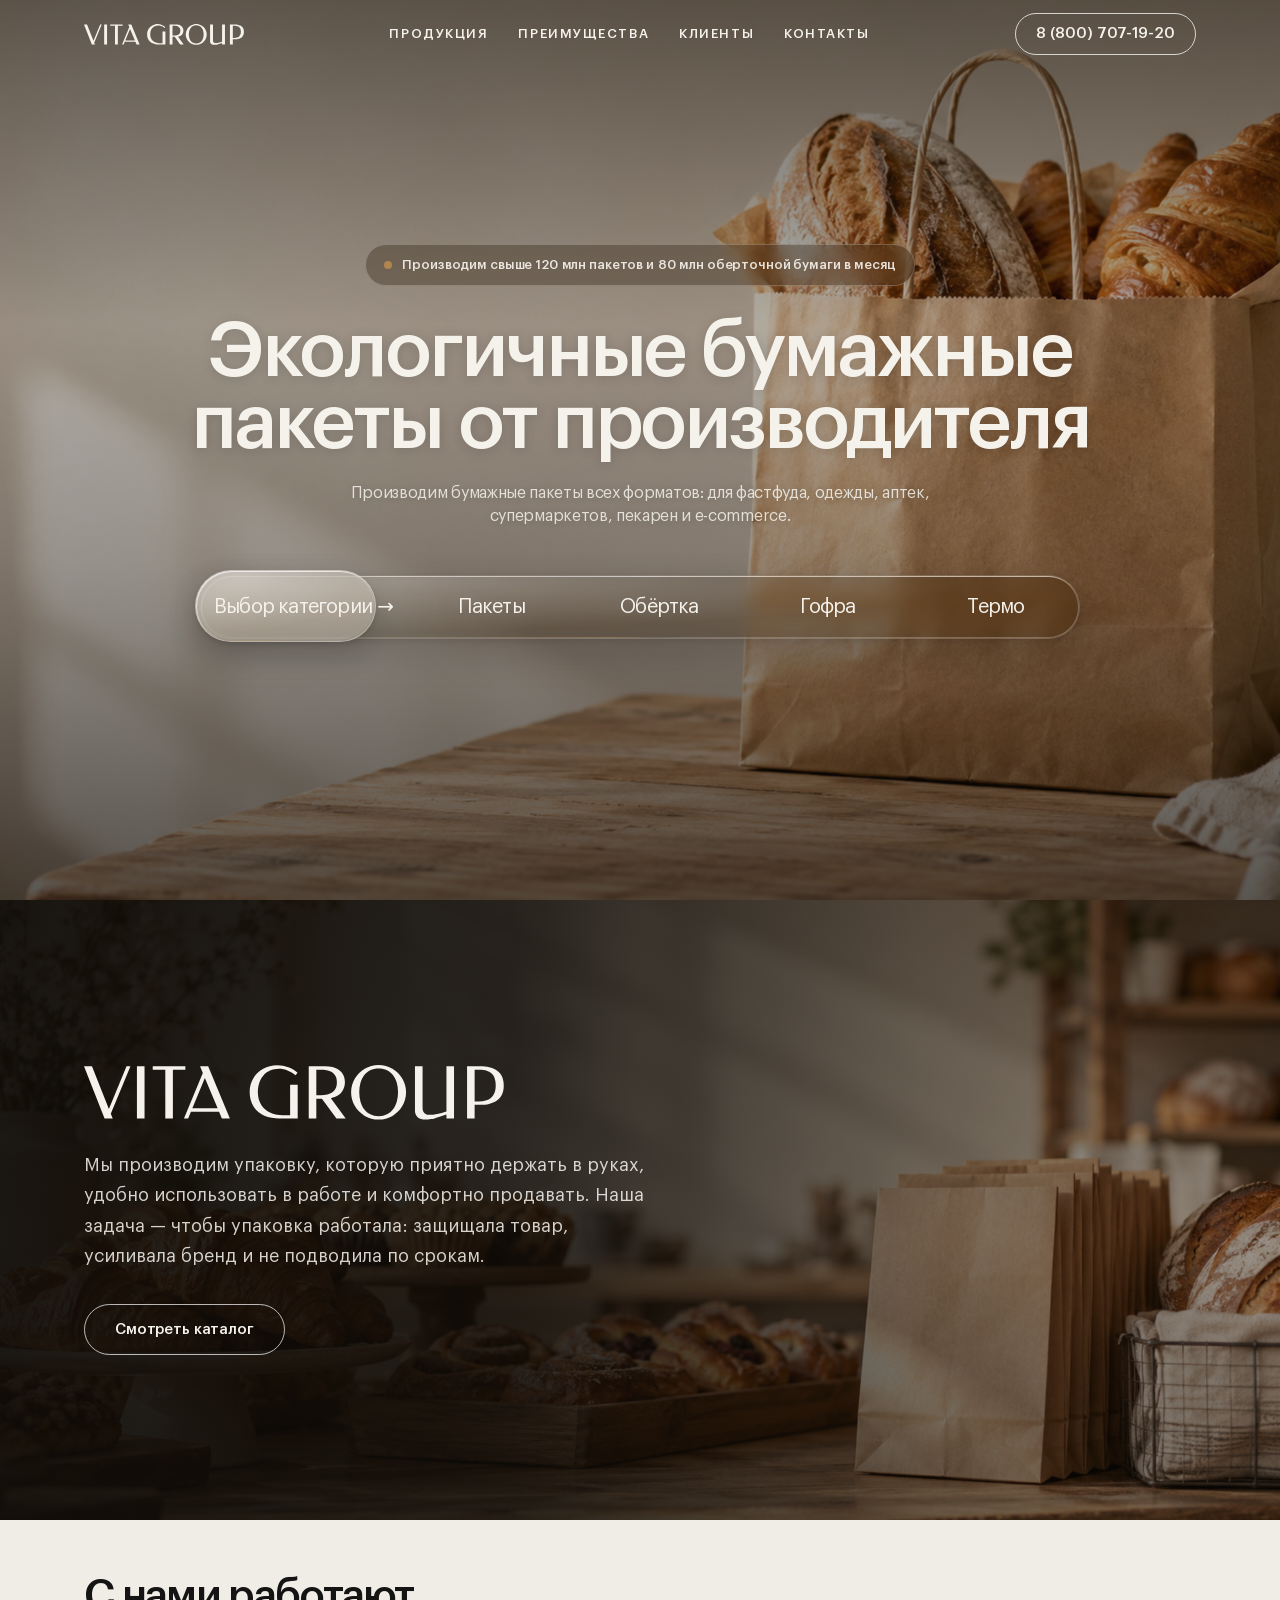
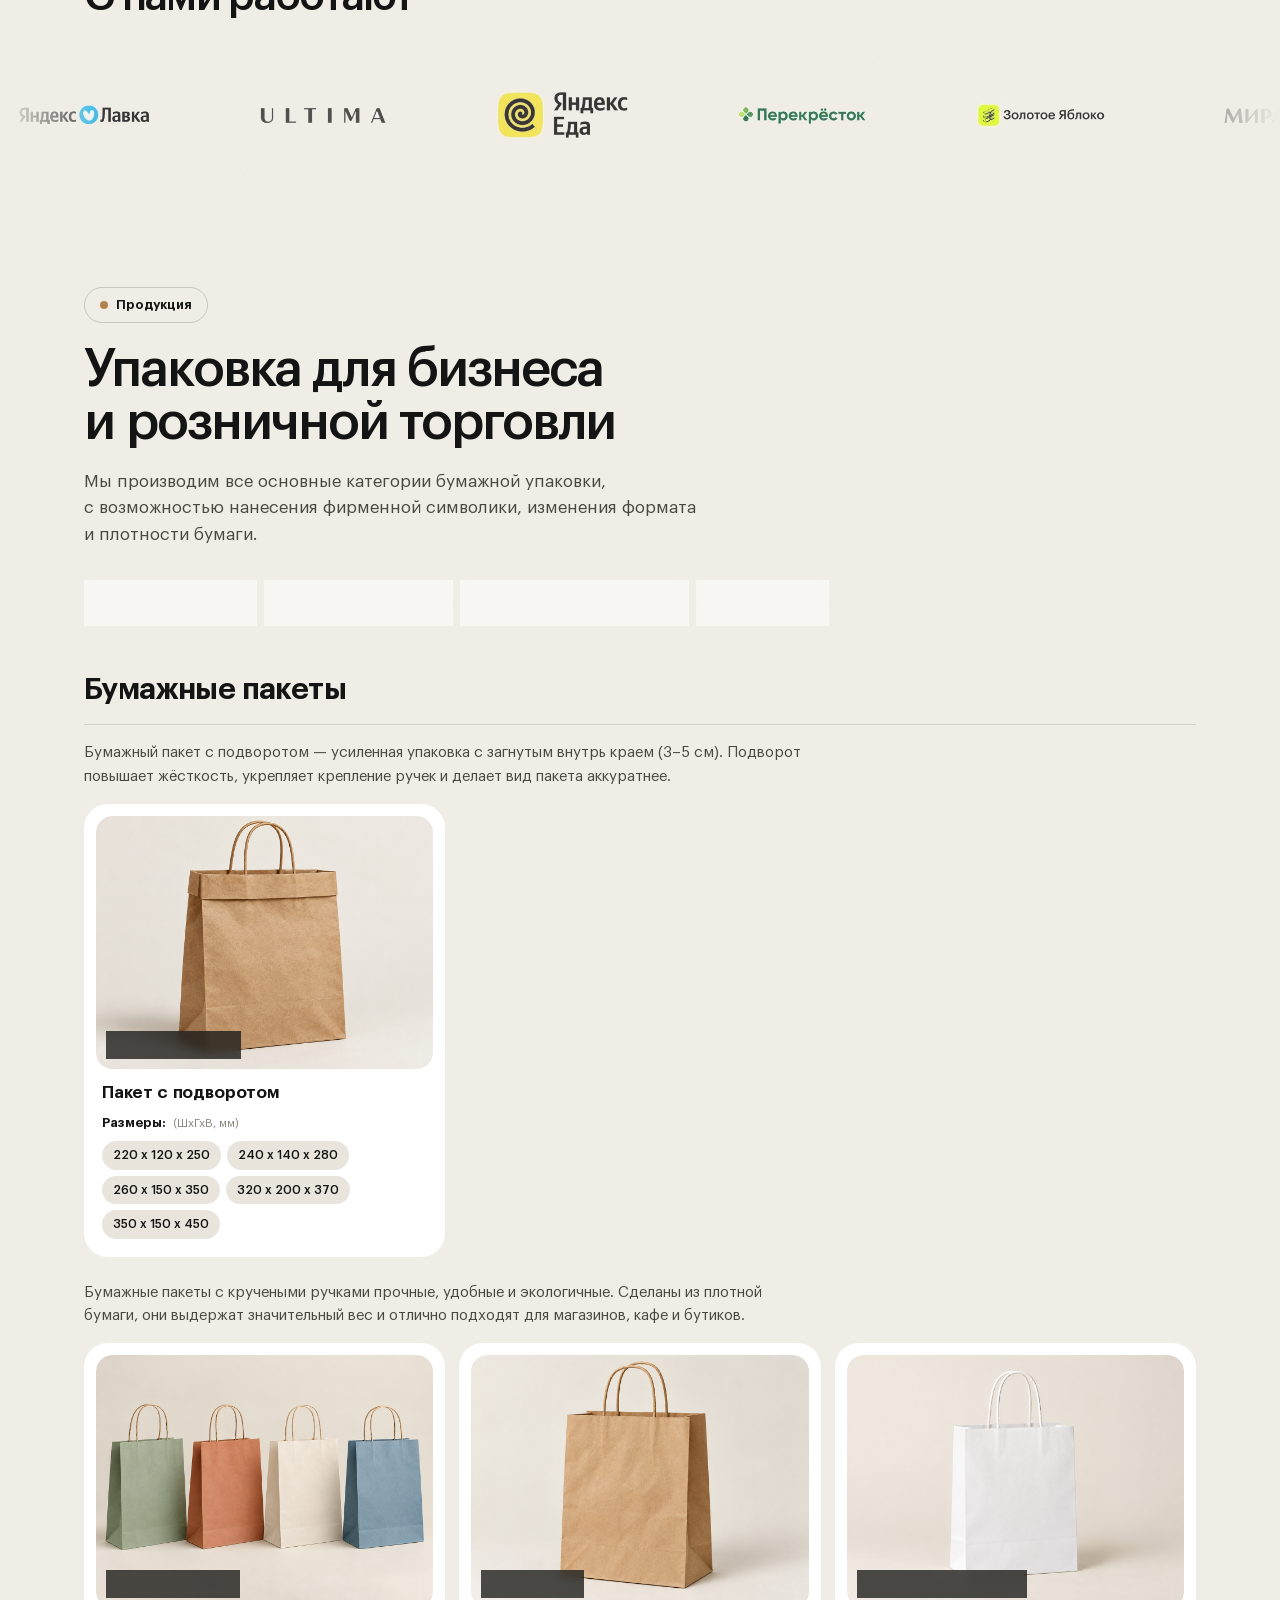
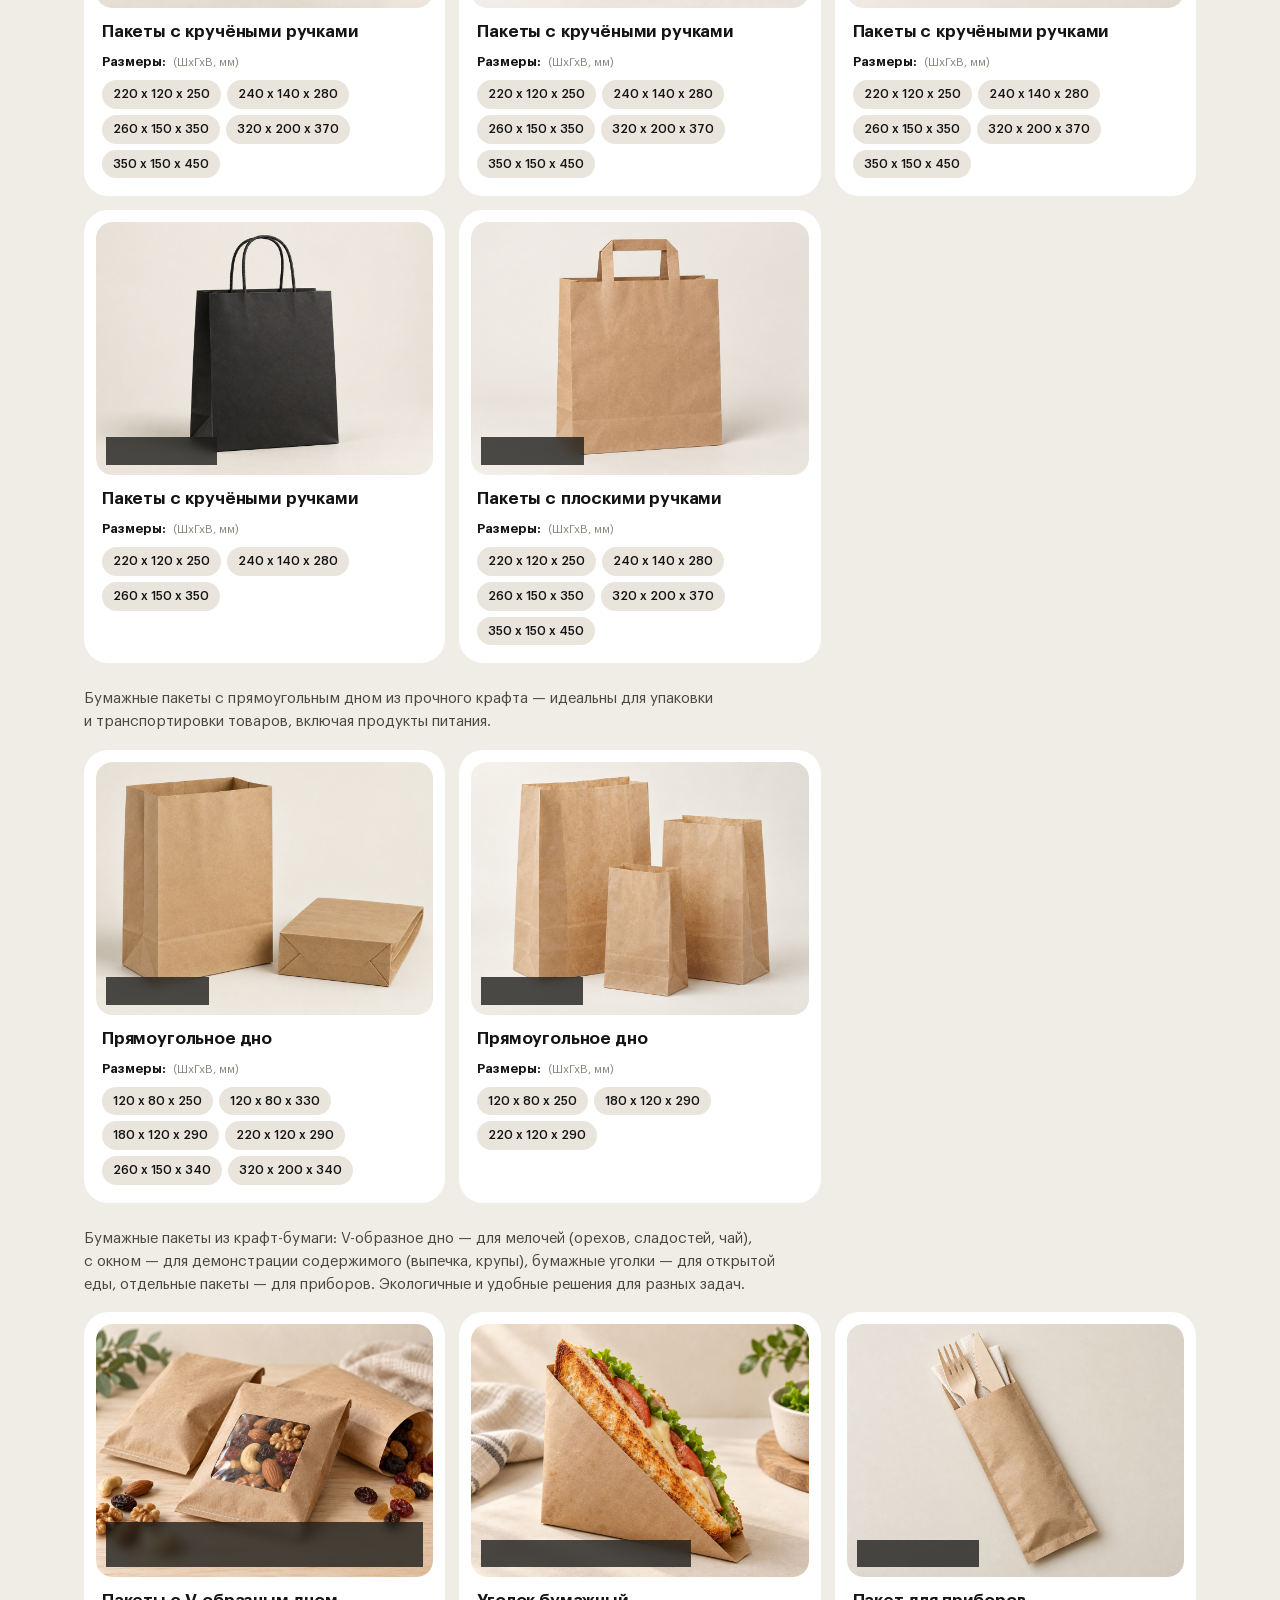
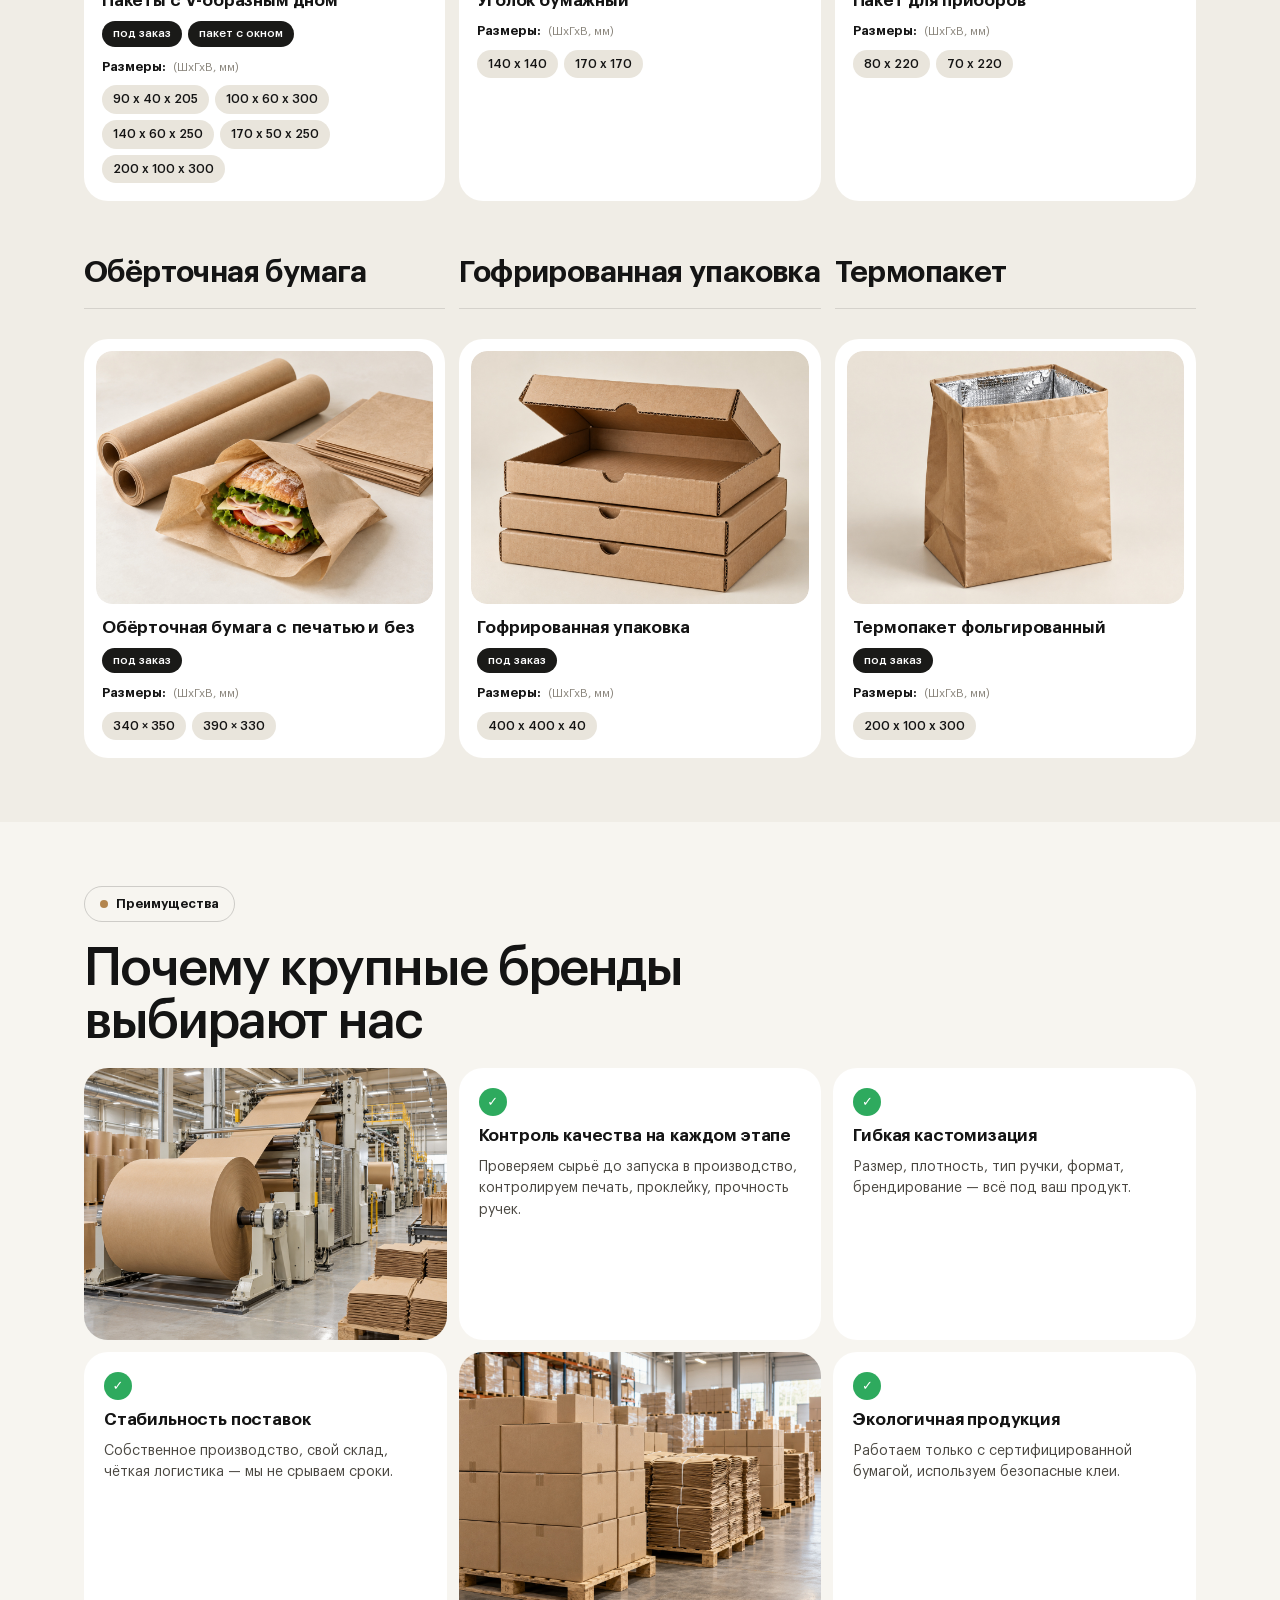
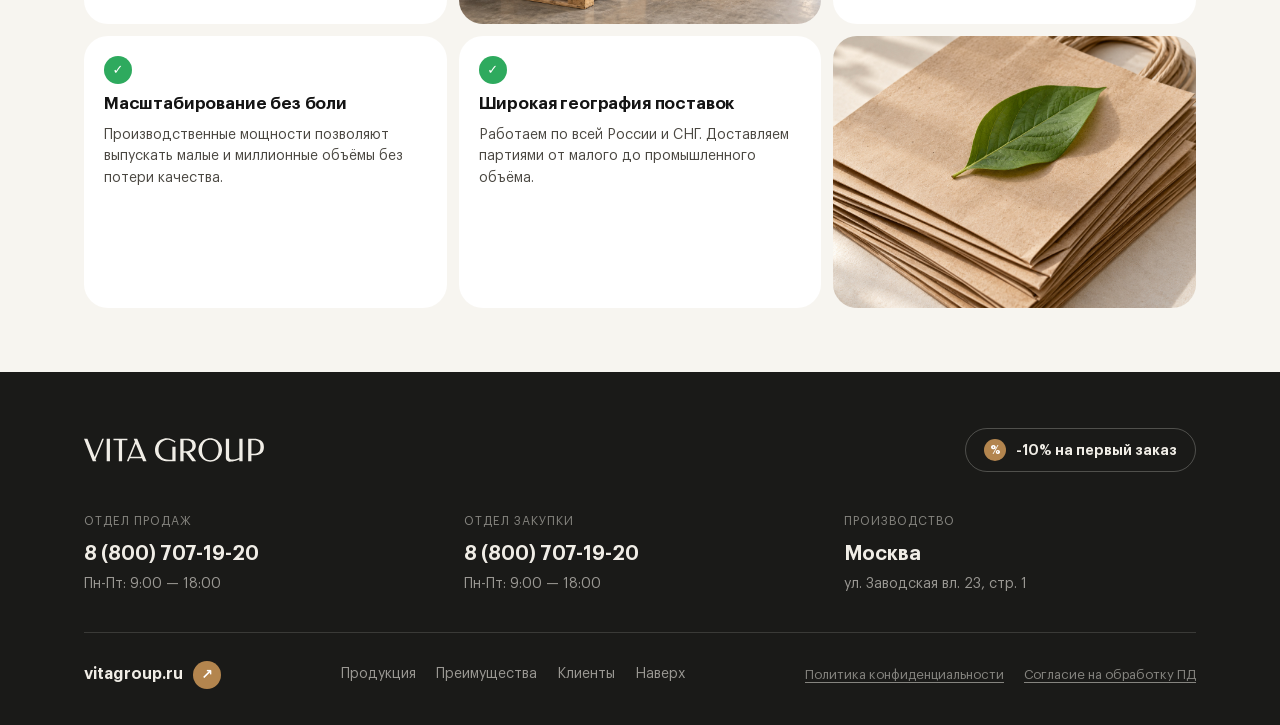
==== commit 05855afd: "Выравнивание ряда категорий через subgrid" ====
--- a/index.html
+++ b/index.html
@@ -7,7 +7,7 @@
   <meta name="description" content="Экологичные бумажные пакеты от производителя: пакеты с кручёными и плоскими ручками, обёрточная бумага, гофрированная упаковка, термопакеты. Производим свыше 120 млн пакетов в месяц.">
   <link rel="preload" href="fonts/GraphikLCG-Regular.woff2" as="font" type="font/woff2" crossorigin>
   <link rel="preload" href="fonts/GraphikLCG-Semibold.woff2" as="font" type="font/woff2" crossorigin>
-  <link rel="stylesheet" href="css/style.css?v=18">
+  <link rel="stylesheet" href="css/style.css?v=19">
   <noscript>
     <style>
       /* Без JS шапка статична и с фоном, контроллер сцены скрыт */
--- a/css/style.css
+++ b/css/style.css
@@ -1050,14 +1050,35 @@
 
 /* Одиночные категории (обёртка/гофра/термо) — в один ряд */
 
+/* Ряд из трёх категорий. Заголовки разной длины («Гофрированная
+   упаковка» переносится на две строки), поэтому колонки выстроены
+   через subgrid: все заголовки в одной строке сетки, все карточки —
+   в другой, и ничего не съезжает по вертикали. */
 .category-row {
   display: grid;
   grid-template-columns: repeat(3, 1fr);
+  grid-template-rows: auto auto;
   gap: 14px;
   align-items: start;
 }
 
-.category-row .category { margin-bottom: 0; }
+.category-row .category {
+  margin-bottom: 0;
+  display: grid;
+  grid-row: span 2;
+  grid-template-rows: subgrid;
+  align-content: start;
+}
+
+/* Запасной вариант для браузеров без subgrid: место под две строки */
+@supports not (grid-template-rows: subgrid) {
+  .category-row .category { display: block; }
+  .category-row .category__title {
+    min-height: calc(2.3em + 12px);
+    display: flex;
+    align-items: flex-end;
+  }
+}
 .category-row .products-grid { grid-template-columns: 1fr; }
 
 /* ============================= ПРЕИМУЩЕСТВА ============================= */
@@ -1478,7 +1499,9 @@
   .section__title { font-size: clamp(24px, 7vw, 32px); }
 
   .products-grid { grid-template-columns: 1fr; }
+  /* Одна колонка — выравнивать нечего, subgrid не нужен */
   .category-row { grid-template-columns: 1fr; gap: 32px; }
+  .category-row .category { display: block; }
   .adv-grid { grid-template-columns: 1fr; }
   .adv-photo { min-height: 180px; max-height: 220px; }
 
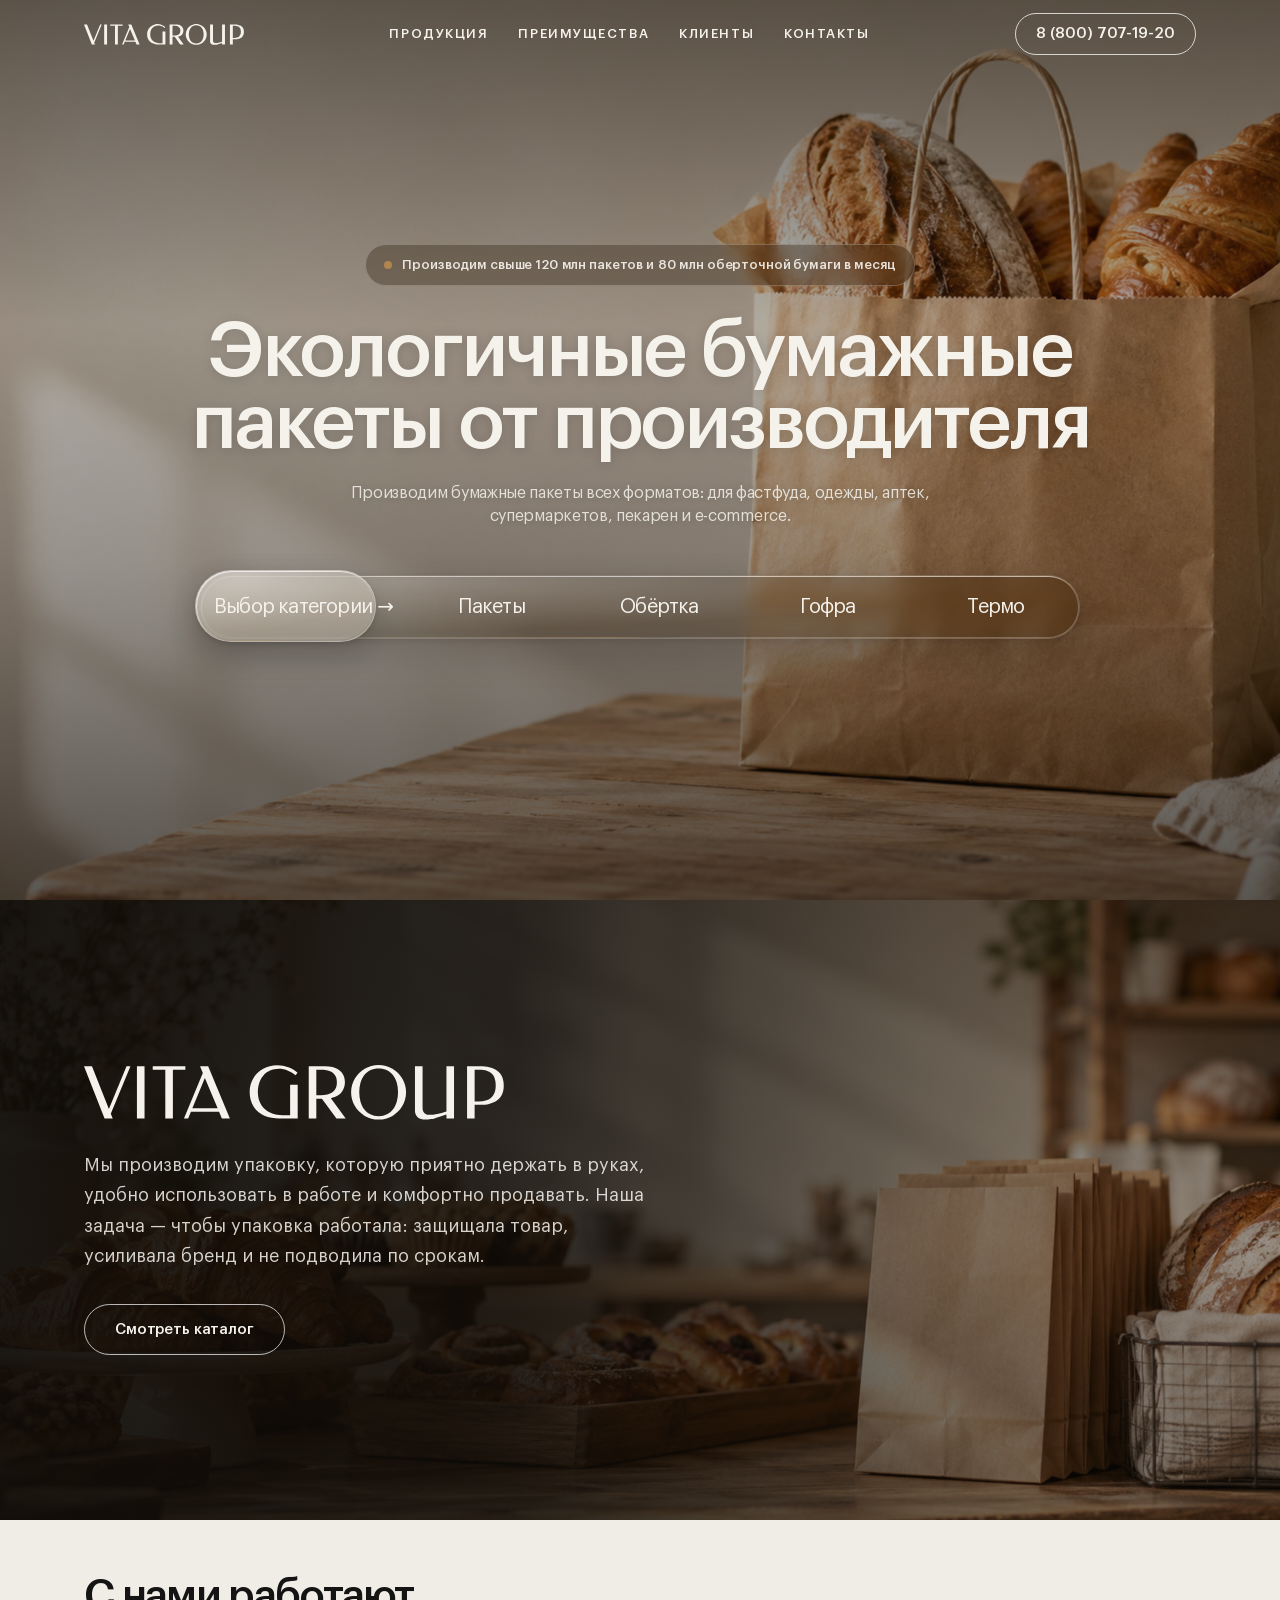
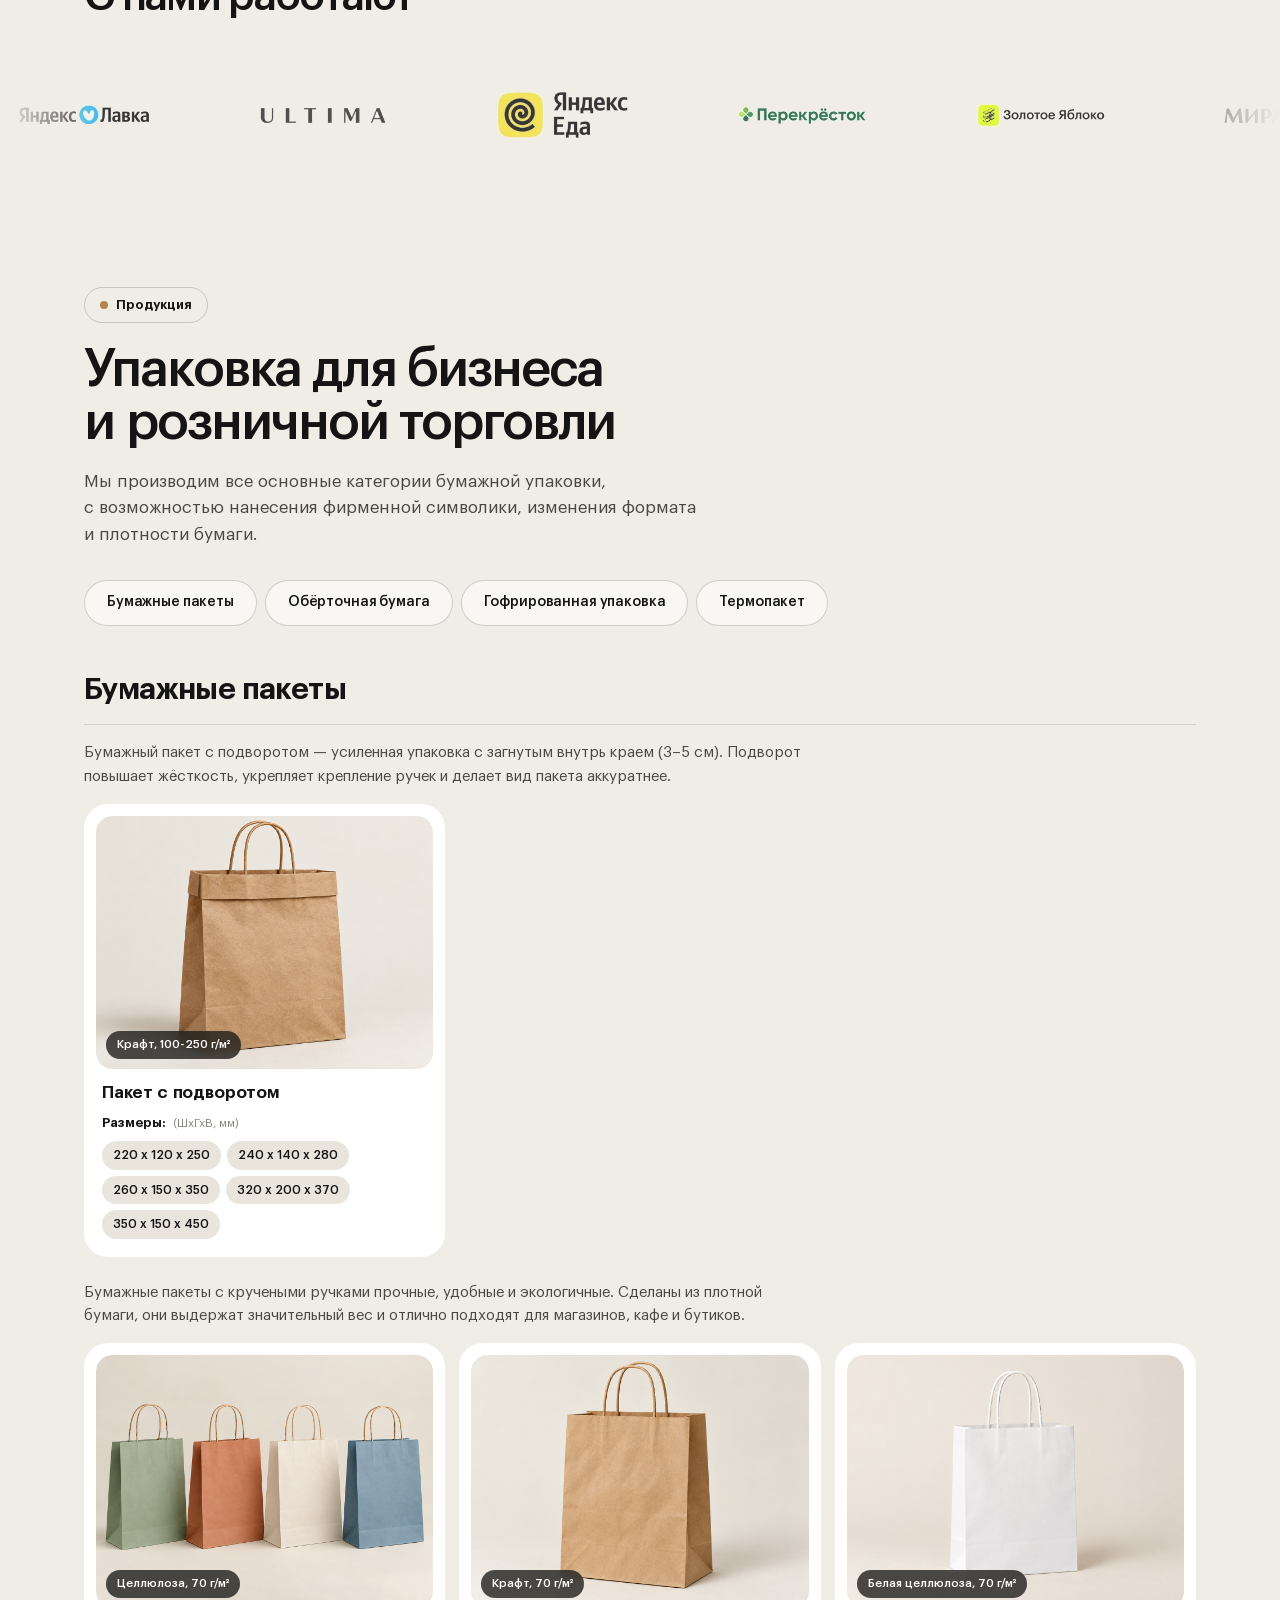
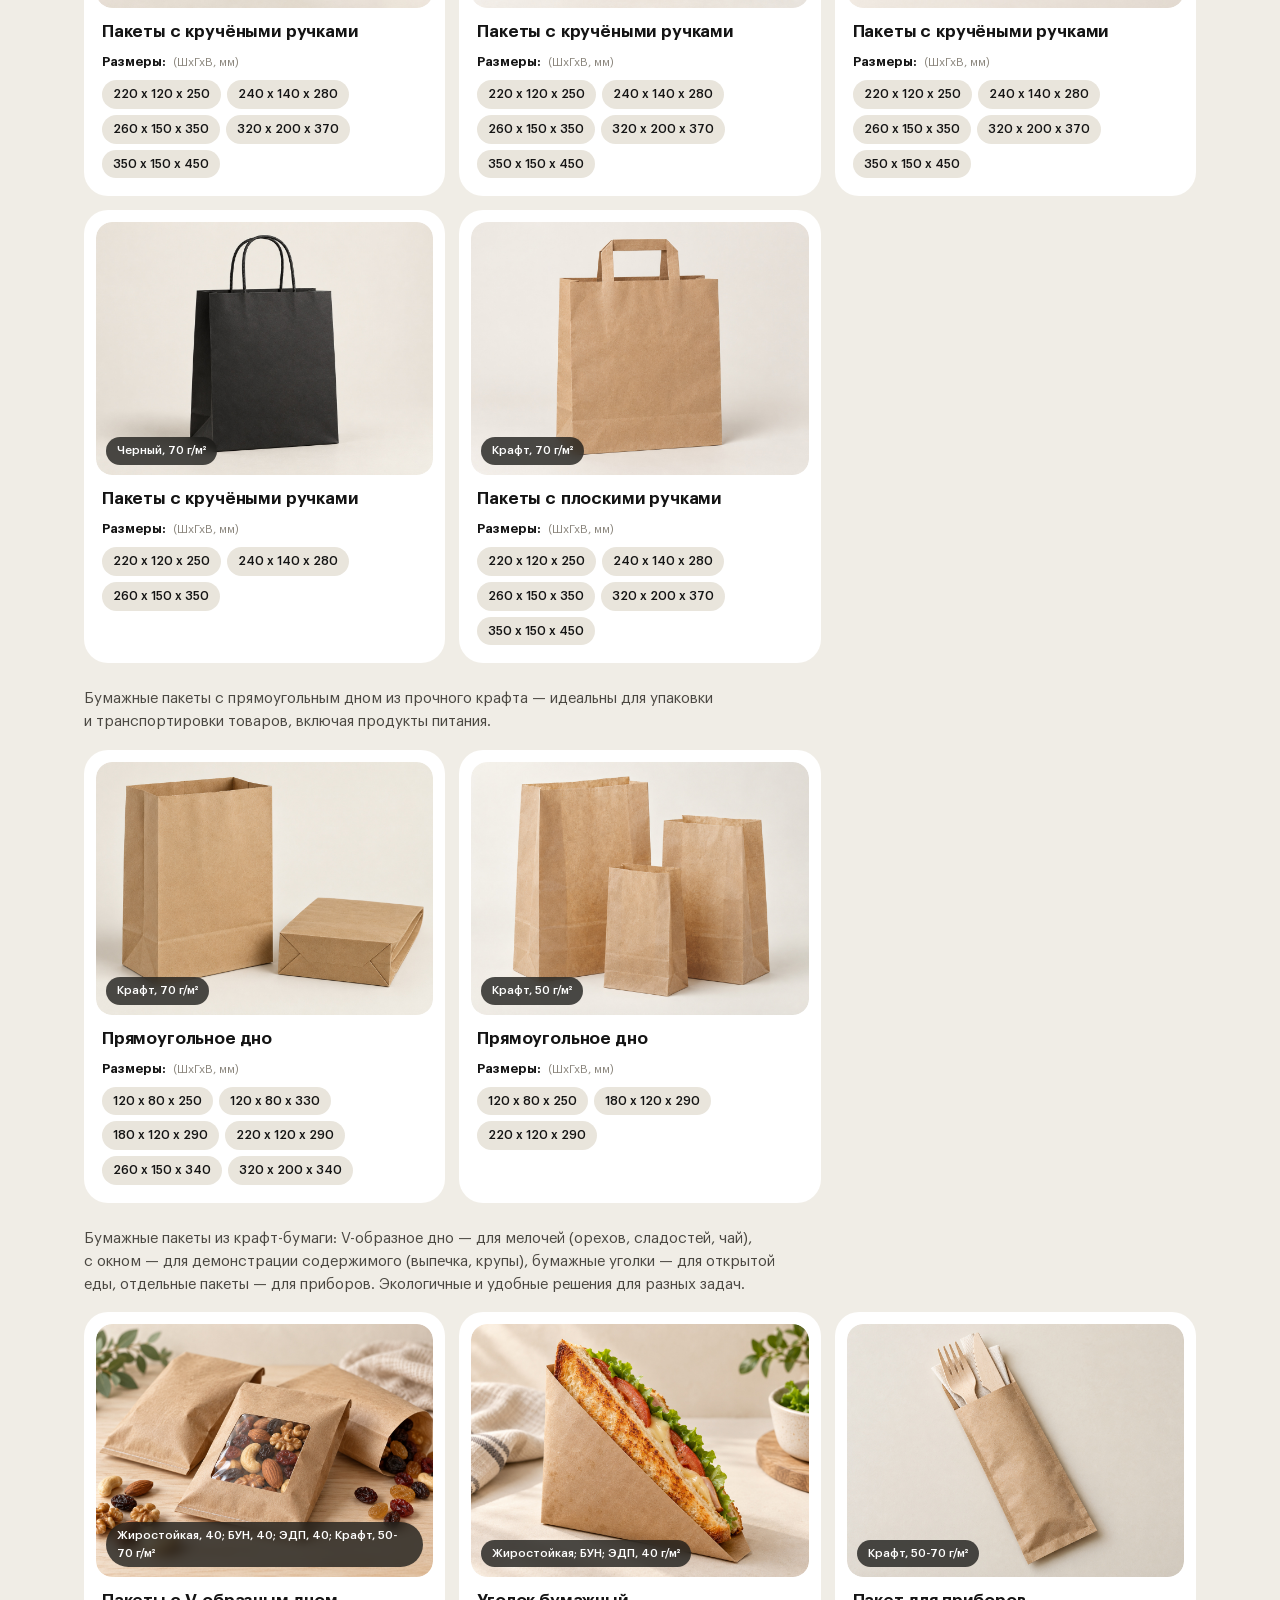
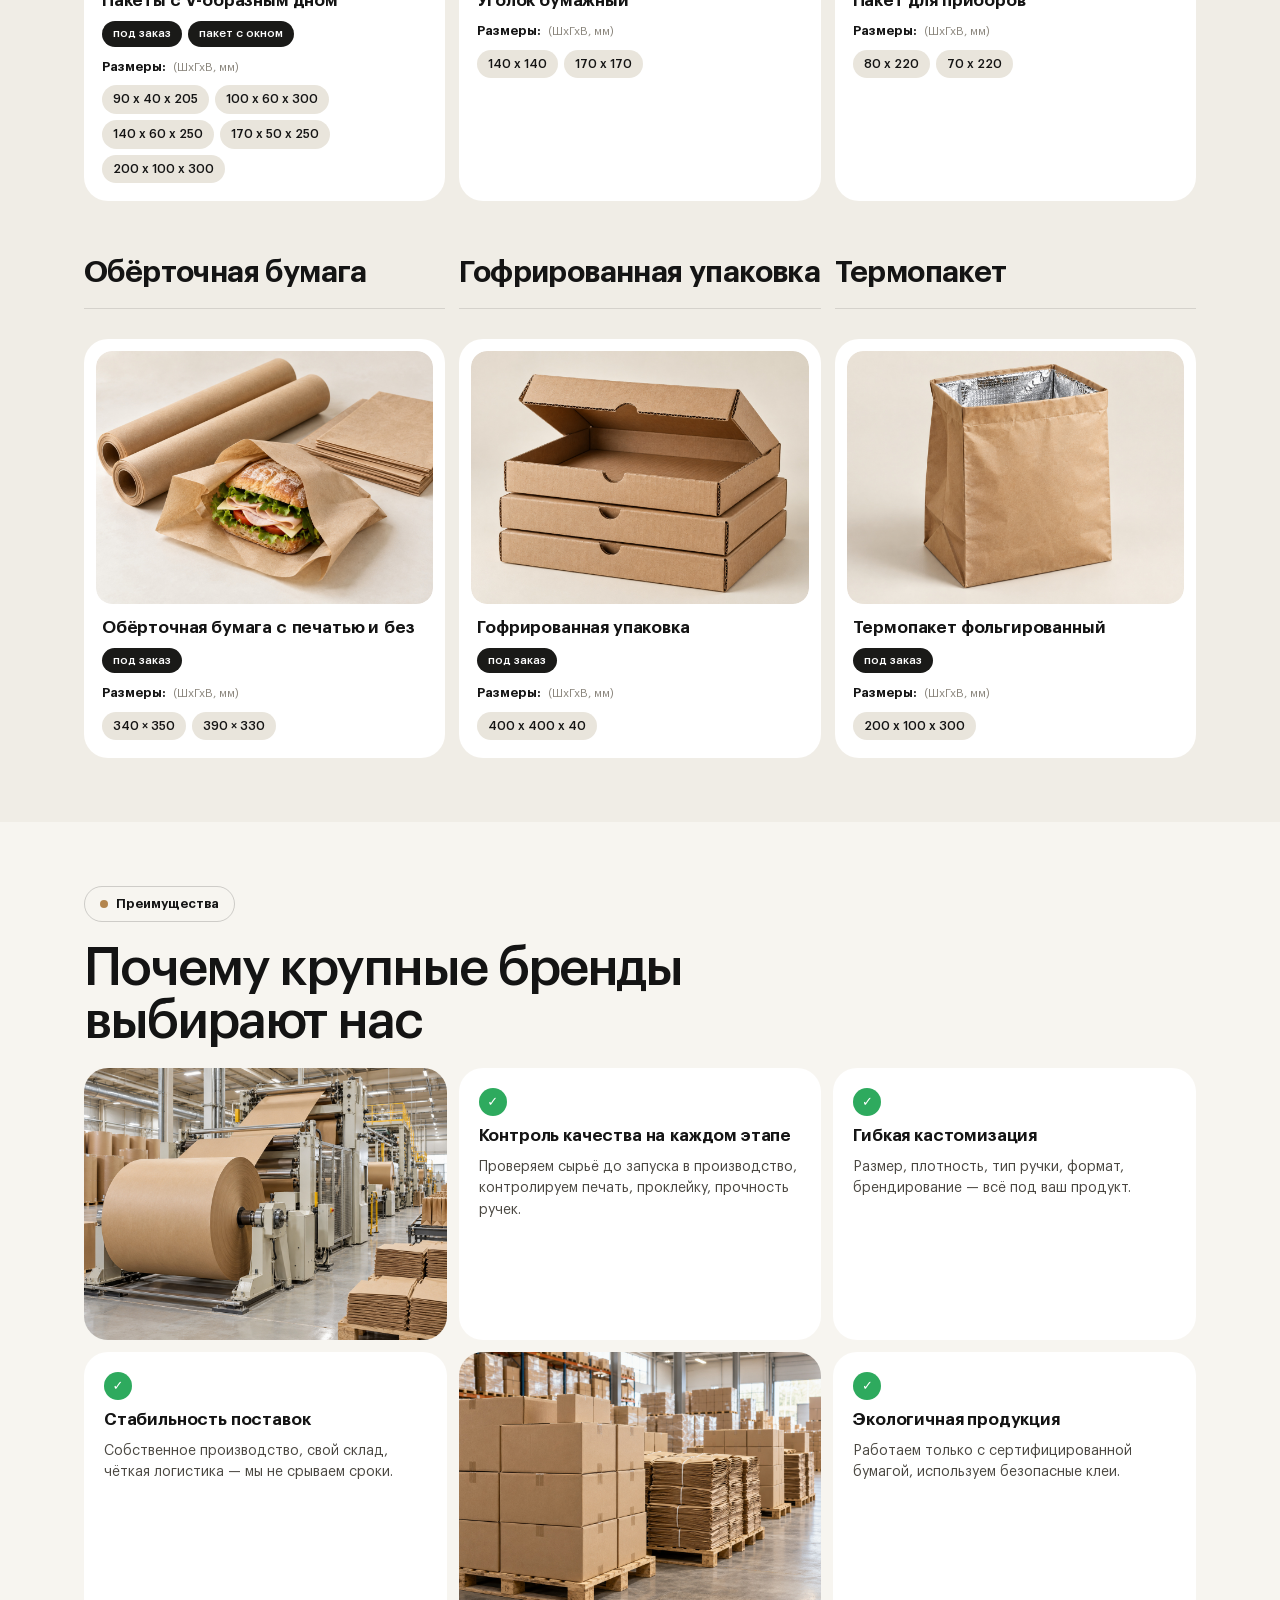
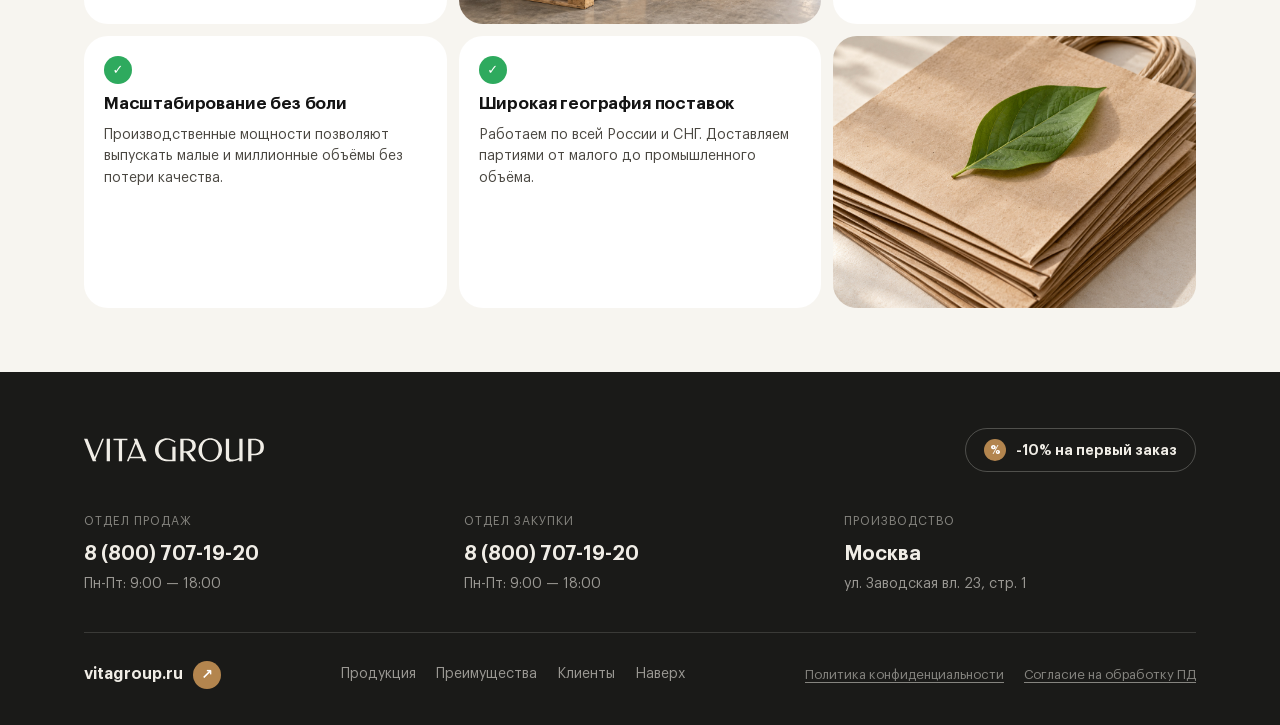
==== commit 8a385d85: "Сцена помещается в экран на невысоких и альбомных телефонах" ====
--- a/index.html
+++ b/index.html
@@ -7,7 +7,7 @@
   <meta name="description" content="Экологичные бумажные пакеты от производителя: пакеты с кручёными и плоскими ручками, обёрточная бумага, гофрированная упаковка, термопакеты. Производим свыше 120 млн пакетов в месяц.">
   <link rel="preload" href="fonts/GraphikLCG-Regular.woff2" as="font" type="font/woff2" crossorigin>
   <link rel="preload" href="fonts/GraphikLCG-Semibold.woff2" as="font" type="font/woff2" crossorigin>
-  <link rel="stylesheet" href="css/style.css?v=19">
+  <link rel="stylesheet" href="css/style.css?v=20">
   <noscript>
     <style>
       /* Без JS шапка статична и с фоном, контроллер сцены скрыт */
--- a/css/style.css
+++ b/css/style.css
@@ -1485,6 +1485,42 @@
   .about__text { margin-top: 24px; }
 }
 
+/* Невысокие телефоны (iPhone SE 375×667 и подобные): содержимое сцены
+   в обычных отступах занимает ~694px и не влезает в экран — кнопка
+   каталога уходит под сгиб. Поджимаем вертикальные отступы, чтобы
+   сцена оставалась ровно одним экраном. */
+@media (max-width: 700px) and (max-height: 740px) {
+  .stage__inner { padding: 88px 0 30px; }
+  .stage__stat { margin-bottom: 18px; }
+  .stage__subtitle { margin-top: 16px; }
+  .controller { margin-top: 22px; }
+  .stage__go { margin-top: 16px; }
+}
+
+/* Телефон в альбомной ориентации: ширина больше 700px, поэтому мобильные
+   правила выше не срабатывают, а высоты экрана (≈375px) не хватает — сцена
+   вытягивалась до 573px. Сжимаем отступы и заголовок, чтобы первый экран
+   не был почти пустым сверху. */
+@media (orientation: landscape) and (max-height: 520px) {
+  .stage__inner { padding: 76px 0 28px; }
+  .stage__title { font-size: clamp(26px, 4.6vw, 40px); }
+  .stage__stat { margin-bottom: 14px; }
+  .stage__subtitle { margin-top: 14px; }
+  .controller { margin-top: 20px; }
+  .stage__go { margin-top: 14px; }
+}
+
+/* Совсем короткие экраны (568px) — дополнительно уменьшаем заголовок
+   и высоту контроллера */
+@media (max-width: 700px) and (max-height: 600px) {
+  .stage__inner { padding: 76px 0 24px; }
+  .stage__title { font-size: clamp(28px, 8.6vw, 40px); }
+  .stage__stat { margin-bottom: 12px; }
+  .controller { height: 138px; margin-top: 16px; }
+  .track { height: 138px; }
+  .cells { grid-template-rows: 42px 48px 48px; }
+}
+
 @media (max-width: 640px) {
   body { font-size: 16px; }
 
